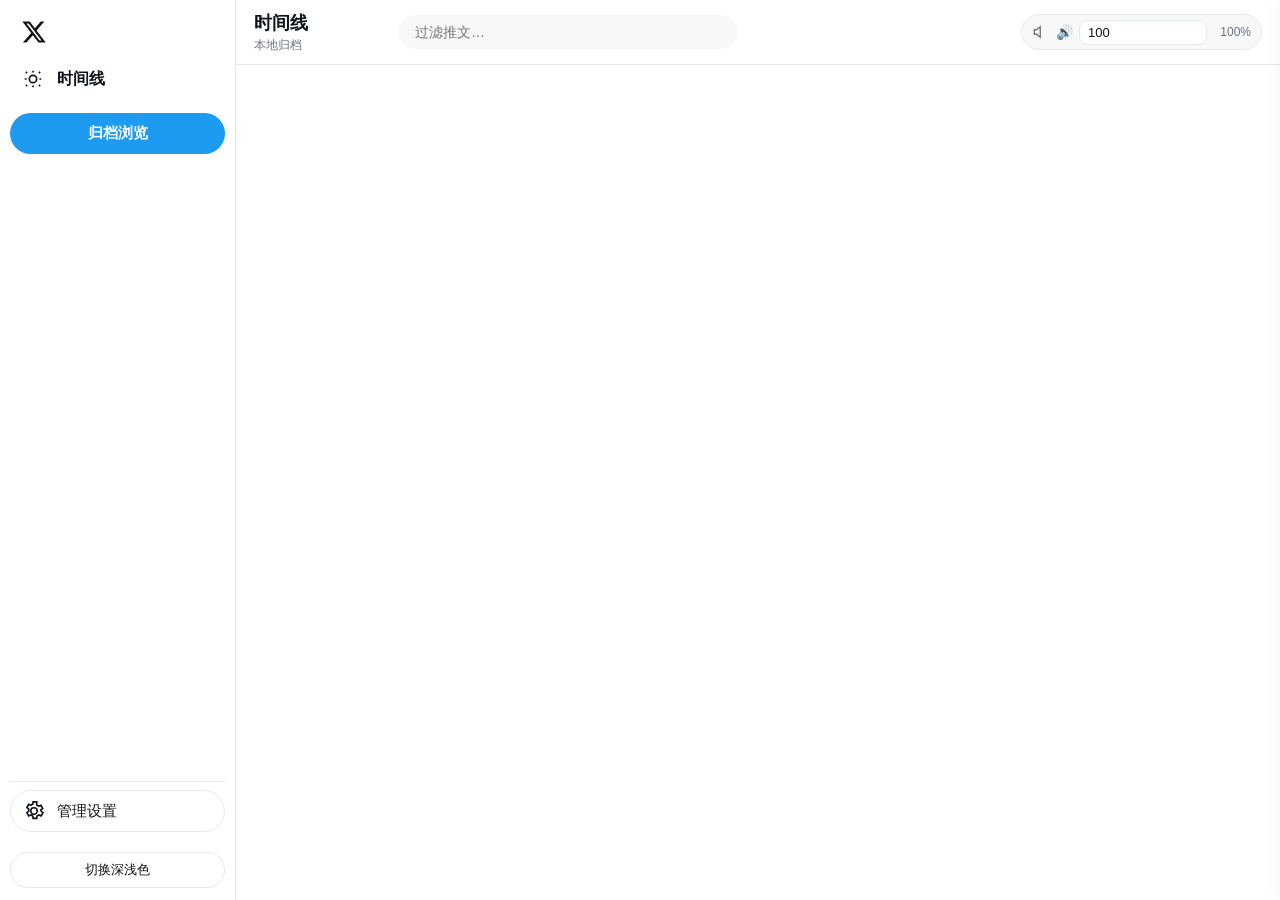
==== GalleryDL-X订阅/Reader/index.html @ 7ae5e997 "chore: import sanitized legacy X archive baseline" ====
<!doctype html>
<html lang="zh-CN" data-theme="light">
<head>
<meta charset="utf-8">
<meta name="viewport" content="width=device-width, initial-scale=1">
<title>X归档站 · 本地时间线</title>
<style>
:root{
  color-scheme:light;
  --bg:#ffffff;
  --panel:#f7f9f9;
  --line:#e6e9eb;
  --text:#0f1419;
  --dim:#68747f;
  --blue:#1d9bf0;
  --blue-bg:rgba(29,155,240,.10);
  --hover:#f0f3f4;
  --ic:#e8f5fe;
  --like:#f91880;--like-bg:rgba(249,24,128,.10);
  --rt:#00ba7c;--rt-bg:rgba(0,186,124,.10);
  --shadow:0 2px 12px rgba(15,20,25,.10);
}
[data-theme="dark"]{
  color-scheme:dark;
  --bg:#000000;
  --panel:#16181c;
  --line:#2f3336;
  --text:#e7e9ea;
  --dim:#71767b;
  --blue:#1d9bf0;
  --blue-bg:rgba(29,155,240,.14);
  --hover:#101418;
  --ic:rgba(29,155,240,.16);
  --shadow:0 2px 12px rgba(0,0,0,.45);
}
*{margin:0;padding:0;box-sizing:border-box}
html,body{height:100%}
body{background:var(--bg);color:var(--text);font:15px/1.45 -apple-system,BlinkMacSystemFont,"Segoe UI","Helvetica Neue","PingFang SC","Microsoft YaHei",sans-serif;-webkit-font-smoothing:antialiased;overflow-y:scroll}
a{color:inherit;text-decoration:none}
button{font-family:inherit}

/* ========== 布局：紧凑导航 + 自适应宽屏时间线 ========== */
.wrap{display:flex;min-height:100vh}
.nav{width:236px;flex:0 0 236px;padding:10px 10px 12px;border-right:1px solid var(--line);position:sticky;top:0;height:100vh;display:flex;flex-direction:column;gap:8px;overflow:hidden}
.nav-scroll{flex:1 1 auto;min-height:0;overflow-y:auto;overscroll-behavior:contain}
.nav-foot{flex:0 0 auto;display:flex;flex-direction:column;gap:8px;padding-top:8px;border-top:1px solid var(--line)}
.logo{display:inline-flex;padding:9px 11px;border-radius:999px;margin-bottom:4px}
.logo:hover{background:var(--ic)}
.logo svg{width:26px;height:26px;fill:var(--text)}
.nav-item{display:flex;align-items:center;gap:13px;padding:9px 12px;border-radius:999px;cursor:pointer;font-size:16px;font-weight:400;transition:background .12s;white-space:nowrap;min-width:0}
.nav-item:hover{background:var(--hover)}
.nav-item.active{font-weight:700}
.nav-item svg{width:22px;height:22px;fill:none;stroke:currentColor;stroke-width:1.8;flex-shrink:0}
.nav-item .ava{width:22px;height:22px;border-radius:50%;object-fit:cover;flex-shrink:0}
.nav-item .cnt{margin-left:auto;color:var(--dim);font-size:12px;font-variant-numeric:tabular-nums}
.nav .sel{margin-top:14px;background:var(--blue);color:#fff;text-align:center;padding:11px;border-radius:999px;font-weight:700;cursor:pointer;font-size:15px;border:none;width:100%}
.nav .sel:hover{filter:brightness(.94)}
.theme-btn{margin-top:12px;background:none;border:1px solid var(--line);color:var(--text);border-radius:999px;padding:8px 14px;font-size:13px;cursor:pointer;width:100%}
.theme-btn:hover{background:var(--hover)}

.feed{flex:1;min-width:0;display:flex;flex-direction:column}
.fwrap{width:100%;flex:1}
.fh{position:sticky;top:0;z-index:20;backdrop-filter:blur(14px);background:color-mix(in srgb,var(--bg) 84%,transparent);border-bottom:1px solid var(--line);padding:10px 18px;display:flex;align-items:center;gap:14px;flex-wrap:wrap}
.fh .tbox{min-width:130px}
.fh .t1{font-size:18px;font-weight:800;letter-spacing:.2px}
.fh .t2{color:var(--dim);font-size:12px;margin-top:1px}
.fh input{flex:0 1 340px;min-width:120px;max-width:340px;background:var(--panel);border:1px solid transparent;border-radius:999px;padding:8px 16px;font-size:14px;color:var(--text);outline:none;transition:border-color .12s,background .12s}
.fh input:focus{border-color:var(--blue);background:var(--bg)}
.fh .fspacer{flex:1 1 auto;min-width:0}

/* ========== 音量（保留原功能，仅视觉；宽屏靠右对齐） ========== */
.vol{display:flex;align-items:center;gap:6px;background:var(--panel);border:1px solid var(--line);border-radius:999px;padding:4px 10px;margin-left:auto}
.vol .mute{width:26px;height:26px;border-radius:999px;border:none;background:none;color:var(--dim);cursor:pointer;display:flex;align-items:center;justify-content:center}
.vol .mute:hover{color:var(--blue);background:var(--blue-bg)}
.vol .mute svg{width:18px;height:18px;fill:none;stroke:currentColor;stroke-width:1.8}
.vol .vol-ic{font-size:14px;opacity:.85}
.vol input[type=number]{width:54px;background:var(--bg);border:1px solid var(--line);border-radius:8px;padding:4px 4px 4px 8px;font-size:13px;color:var(--text);outline:none;text-align:left}
.vol input[type=number]:focus{border-color:var(--blue)}
.vol .pct{font-size:12px;color:var(--dim);min-width:38px;text-align:right;font-variant-numeric:tabular-nums}
.vol .boost{font-size:11px;font-weight:700;color:var(--blue);background:var(--blue-bg);border-radius:999px;padding:2px 8px;white-space:nowrap}

/* ========== 推文卡片（宽屏时间线） ========== */
.tweet{padding:14px 18px;border-bottom:1px solid var(--line);display:flex;gap:12px;cursor:pointer;transition:background .1s;min-width:0}
.tweet:hover{background:var(--hover)}
.avatar{width:44px;height:44px;border-radius:50%;flex-shrink:0;overflow:hidden;background:#334155;display:block}
.avatar img{width:100%;height:100%;object-fit:cover;display:block}
.body{flex:1;min-width:0}
.hr{display:flex;align-items:center;gap:5px;flex-wrap:wrap}
.hr a.nick{font-weight:700;color:var(--text)}.hr a.nick:hover{text-decoration:underline}
.hr a.h{color:var(--dim);font-size:14px}
.hr .tm{color:var(--dim);font-size:14px;white-space:nowrap}
.hr .more{margin-left:auto;color:var(--dim);padding:5px;border-radius:999px;display:flex}.hr .more:hover{color:var(--blue);background:var(--blue-bg)}
.hr .more svg{width:17px;height:17px;fill:none;stroke:currentColor;stroke-width:2;display:block}
.content{margin:3px 0 12px;white-space:pre-wrap;word-break:break-word;max-width:820px;font-size:15px;line-height:1.5}
.tag{color:var(--blue)}

/* 媒体：自适应宽屏 */
.media{margin-bottom:12px;border-radius:14px;overflow:hidden;border:1px solid var(--line);background:var(--panel);width:100%;max-width:min(100%,1280px)}
.media img{width:100%;height:100%;object-fit:cover;object-position:center;display:block;cursor:zoom-in}
.media video{width:100%;max-height:min(62vh,640px);display:block;background:#000;border-radius:14px}
.media.n1{display:block;border:none;background:none}
.media.n1 .box{max-height:min(52vh,560px);overflow:hidden;border-radius:14px;border:1px solid var(--line)}
.media.n1 .box img{height:100%;max-height:min(52vh,560px);width:100%;object-fit:cover}
.media.n2,.media.n4{display:grid;grid-template-columns:repeat(2,minmax(0,1fr));gap:2px}
.media.n2 .box,.media.n4 .box{aspect-ratio:1/1;overflow:hidden;background:var(--panel)}
.media.n3{display:grid;grid-template-columns:repeat(2,minmax(0,1fr));gap:2px}
.media.n3 .box{overflow:hidden;background:var(--panel)}
.media.n3 .box.s2{grid-row:span 2}
.media .box img{width:100%;height:100%}

.actions{display:flex;justify-content:space-between;align-items:center;width:100%;max-width:440px;margin-top:4px;min-width:0;gap:4px}
.act{display:inline-flex;align-items:center;gap:4px;color:var(--dim);font-size:13px;cursor:pointer;border:none;background:none;padding:0;min-width:0;flex-shrink:1}
.act .ic{width:30px;height:30px;border-radius:999px;display:flex;align-items:center;justify-content:center;transition:background .12s;flex-shrink:0}
.act svg{width:17px;height:17px;fill:none;stroke:currentColor;stroke-width:1.8;flex-shrink:0}
.act>span:last-child{white-space:nowrap;overflow:hidden;text-overflow:ellipsis}
.act:hover{color:var(--blue)}.act:hover .ic{background:var(--ic)}
.act.like:hover{color:var(--like)}.act.like:hover .ic{background:var(--like-bg)}
.act.rt:hover{color:var(--rt)}.act.rt:hover .ic{background:var(--rt-bg)}
.act.reply{cursor:pointer}
.act span:last-child{font-variant-numeric:tabular-nums}

/* ========== 悬浮骨架 ========== */
.skel{padding:16px;border-bottom:1px solid var(--line);display:flex;gap:12px}
.skel .a{width:44px;height:44px;border-radius:50%;background:var(--panel);flex-shrink:0}
.skel .ln{flex:1}
.skel .l{height:12px;border-radius:6px;background:var(--panel);margin-bottom:8px}
.skel .l60{width:60%}.skel .l40{width:40%}
.empty{text-align:center;padding:56px 20px;color:var(--dim);font-size:14px}

/* ========== 管理入口（位于左侧导航底部）与抽屉 ========== */
.nav-admin{display:flex;align-items:center;gap:12px;width:100%;padding:9px 12px;border-radius:999px;background:none;border:1px solid var(--line);color:var(--text);cursor:pointer;font-size:15px;font-weight:400;text-align:left}
.nav-admin:hover{background:var(--hover);border-color:var(--line)}
.nav-admin svg{width:22px;height:22px;fill:none;stroke:currentColor;stroke-width:1.8;flex-shrink:0}
.drawer-mask{position:fixed;inset:0;background:rgba(15,20,25,.42);z-index:60;display:none}
.drawer{position:fixed;top:0;right:0;height:100vh;width:min(420px,100vw);background:var(--bg);border-left:1px solid var(--line);z-index:70;transform:translateX(105%);transition:transform .22s ease;display:flex;flex-direction:column;box-shadow:-8px 0 28px rgba(15,20,25,.14)}
.drawer.open{transform:translateX(0)}
.drawer-head{display:flex;align-items:center;justify-content:space-between;padding:14px 18px;border-bottom:1px solid var(--line);flex-shrink:0}
.drawer-head .t{font-weight:800;font-size:18px}
.drawer-head .x{width:34px;height:34px;border-radius:999px;display:flex;align-items:center;justify-content:center;cursor:pointer;color:var(--dim);font-size:22px}
.drawer-head .x:hover{background:var(--hover);color:var(--text)}
.drawer-body{flex:1;overflow-y:auto;padding:0 0 20px}

.card{background:var(--panel);border-bottom:1px solid var(--line);margin:0;overflow:hidden}
.card h3{font-size:16px;font-weight:800;padding:14px 18px 0}
.about{color:var(--dim);font-size:13px;padding:12px 18px 16px;line-height:1.6}

.adm{padding:10px 18px 16px}
.adm label{display:block;font-size:12px;color:var(--dim);margin:12px 0 4px;font-weight:600}
.adm input,.adm select,.adm textarea{width:100%;background:var(--bg);border:1px solid var(--line);border-radius:10px;padding:8px 10px;color:var(--text);font-size:13px;font-family:inherit;outline:none}
.adm input:focus,.adm select:focus{border-color:var(--blue)}
.adm .row{display:flex;gap:8px}.adm .row>div{flex:1}
.adm .chk{display:flex;align-items:center;gap:8px;margin-top:11px;font-size:13px;color:var(--text)}
.adm .chk input{width:auto}
.adm button{width:100%;margin-top:12px;background:var(--blue);color:#fff;border:none;border-radius:999px;padding:9px;font-weight:700;font-size:14px;cursor:pointer}
.adm button:hover{filter:brightness(.94)}
.adm button.ghost{background:none;border:1px solid var(--line);color:var(--text);margin-top:8px}
.adm button.ghost:hover{border-color:var(--blue);color:var(--blue);filter:none}
.adm select option{background:var(--bg);color:var(--text)}
.adm .msg{font-size:12px;margin-top:8px;min-height:16px;line-height:1.4}
.adm .msg.ok{color:var(--rt)}.adm .msg.err{color:var(--like)}
.adm .hint{font-size:12px;color:var(--dim);margin-top:7px;line-height:1.5}

.subhead{display:flex;align-items:center;justify-content:space-between;padding:14px 18px 0}
.subhead h3{font-size:16px;font-weight:800;padding:0}
.batch-btn{background:none;border:1px solid var(--line);border-radius:999px;padding:4px 14px;font-size:12px;color:var(--text);cursor:pointer;white-space:nowrap}
.batch-btn:hover{border-color:var(--blue);color:var(--blue)}
.batch-btn:disabled{opacity:.45;cursor:default}
.batch-prog{font-size:12px;color:var(--dim);padding:8px 18px 0;display:none;line-height:1.6}
.batch-prog.on{display:block}
.batch-prog .row{display:flex;gap:12px;flex-wrap:wrap}
.batch-prog .stop{background:none;border:1px solid var(--line);border-radius:999px;padding:3px 12px;font-size:12px;color:var(--text);cursor:pointer;margin-top:6px}
.batch-prog .stop:hover{border-color:var(--like);color:var(--like)}
.batch-prog .flog{background:none;border:none;color:var(--blue);font-size:12px;cursor:pointer;padding:0}
.ver{font-size:11px;font-weight:400;color:var(--dim);background:var(--bg);border:1px solid var(--line);border-radius:999px;padding:1px 8px;margin-left:6px;vertical-align:2px;white-space:nowrap}

#subList{display:flex;flex-direction:column}
#subList .sub{width:100%}
.sub{display:flex;align-items:flex-start;gap:10px;padding:10px 18px;border-bottom:1px solid var(--line);background:var(--bg)}
.sub:last-child{border-bottom:none}
.sub .ava{width:38px;height:38px;border-radius:50%;object-fit:cover;flex-shrink:0;background:#334155}
.sub .info{flex:1;min-width:0}
.sub .top{display:flex;align-items:flex-start;gap:8px}
.sub .txt{flex:1;min-width:0}
.sub .r1{display:flex;align-items:center;gap:6px;min-width:0}
.sub .r1 .nick{font-weight:700;font-size:14px;overflow:hidden;text-overflow:ellipsis;white-space:nowrap}
.sub .r2{color:var(--dim);font-size:12px;margin-top:1px;overflow:hidden;text-overflow:ellipsis;white-space:nowrap}
.sub .freq-tag{flex-shrink:0;margin-top:1px}
.sub .ops{display:flex;gap:6px;flex-wrap:wrap;margin-top:7px;justify-content:flex-end}
.sub .op{background:none;border:1px solid var(--line);border-radius:999px;padding:4px 12px;font-size:12px;color:var(--text);cursor:pointer;white-space:nowrap}
.sub .op:hover{border-color:var(--blue);color:var(--blue)}
.sub .op:disabled{opacity:.45;cursor:default}
.sub .op.primary{background:var(--blue);border-color:var(--blue);color:#fff}
.sub .op.primary:hover{color:#fff;filter:brightness(.94)}
.sub.paused{opacity:.62}
.sub.paused .nick{color:var(--dim)}
.freq-tag{font-size:11px;padding:2px 8px;border-radius:999px;background:var(--blue-bg);color:var(--blue);white-space:nowrap}
.freq-tag.paused-tag{background:var(--panel);color:var(--dim);border:1px solid var(--line)}
.badge{font-size:11px;font-weight:700;padding:2px 8px;border-radius:999px;white-space:nowrap}
.badge.st-queued{color:var(--blue);background:var(--blue-bg)}
.badge.st-running{color:var(--blue);background:var(--blue-bg)}
.badge.st-failed{color:var(--like);background:var(--like-bg)}
.menu-wrap{position:relative}
.menu{position:absolute;right:0;top:calc(100% + 4px);background:var(--bg);border:1px solid var(--line);border-radius:12px;padding:4px;z-index:50;min-width:120px;box-shadow:var(--shadow)}
.menu.up{top:auto;bottom:calc(100% + 4px)}
#subCard{overflow:visible}
.menu button{display:block;width:100%;text-align:left;background:var(--bg);border:none;padding:8px 12px;font-size:13px;color:var(--text);cursor:pointer;border-radius:8px;white-space:nowrap}
.menu button:hover{background:var(--hover)}
.menu button.primary{color:var(--blue);font-weight:700}
.menu button.danger:hover{color:var(--like)}

/* ========== 任务日志弹层 ========== */
.joblog-mask{position:fixed;inset:0;background:rgba(15,20,25,.55);z-index:90;display:none;align-items:flex-start;justify-content:center;overflow-y:auto;padding:5vh 12px}
.joblog{background:var(--bg);border-radius:16px;width:100%;max-width:640px;margin:auto;overflow:hidden;box-shadow:var(--shadow)}
.joblog-head{display:flex;align-items:center;justify-content:space-between;padding:13px 18px;border-bottom:1px solid var(--line);font-weight:800}
.joblog-head .x{width:34px;height:34px;border-radius:999px;display:flex;align-items:center;justify-content:center;cursor:pointer;color:var(--dim);font-size:22px}
.joblog-head .x:hover{background:var(--hover)}
.joblog-body{padding:14px 18px}
.joblog-body pre{background:var(--panel);border-radius:10px;padding:12px;font-size:12px;white-space:pre-wrap;word-break:break-word;max-height:52vh;overflow-y:auto;line-height:1.5}

/* ========== 帖子详情 + 评论区（统一卡片） ========== */
.detail-mask{position:fixed;inset:0;background:rgba(15,20,25,.5);z-index:80;display:none;align-items:flex-start;justify-content:center;overflow-y:auto;padding:4vh 12px}
.detail{background:var(--bg);border-radius:16px;width:100%;max-width:640px;margin:auto;overflow:hidden;box-shadow:var(--shadow)}
.detail-head{display:flex;align-items:center;justify-content:space-between;padding:12px 18px;border-bottom:1px solid var(--line)}
.detail-head .ttl{font-weight:800;font-size:17px}
.detail-head .x{width:34px;height:34px;border-radius:999px;display:flex;align-items:center;justify-content:center;cursor:pointer;color:var(--dim);font-size:22px}
.detail-head .x:hover{background:var(--hover);color:var(--text)}
.detail-body{padding:0}
.dt-main{padding:16px 18px 8px}
.dt-author{display:flex;align-items:center;gap:10px;margin-bottom:12px}
.dt-author .nick{font-weight:800;font-size:16px}
.dt-author .h{color:var(--dim)}
.dt-content{white-space:pre-wrap;word-break:break-word;font-size:16px;line-height:1.55;margin-bottom:14px;max-width:640px}
.dt-meta{color:var(--dim);font-size:13px;border-top:1px solid var(--line);border-bottom:1px solid var(--line);padding:10px 0;margin:14px 0 0}
.comments{padding:16px 18px 20px;text-align:left;color:var(--text);border-top:1px solid var(--line);background:var(--bg)}
.comments .cmt-head{display:flex;align-items:center;justify-content:space-between;margin-bottom:10px}
.comments .cmt-head .t{font-weight:800;font-size:16px}
.comments .go{display:inline-block;margin-top:10px;background:var(--blue);color:#fff;padding:9px 18px;border-radius:999px;font-weight:700;font-size:13px}
.comments .upd{display:inline-block;margin-top:10px;margin-left:8px;background:none;border:1px solid var(--line);color:var(--text);padding:8px 16px;border-radius:999px;font-weight:700;font-size:13px;cursor:pointer}
.comments .upd:hover{border-color:var(--blue);color:var(--blue)}
.comments .upd:disabled{opacity:.5;cursor:default}
.cmt{display:flex;gap:10px;padding:12px 0;border-bottom:1px solid var(--line)}
.cmt:last-child{border-bottom:none}
.cmt .avatar{width:36px;height:36px;margin-top:2px}
.cmt .cbody{flex:1;min-width:0}
.cmt .chead{font-size:13px;color:var(--dim);display:flex;align-items:baseline;gap:5px;flex-wrap:wrap}
.cmt .chead b{color:var(--text);font-size:14px}
.cmt .ctext{white-space:pre-wrap;word-break:break-word;font-size:14px;line-height:1.5;margin-top:3px}
.cmt .children{margin-left:44px;border-left:2px solid var(--line);padding-left:10px}
.cmt .more-btn{background:none;border:1px solid var(--line);border-radius:999px;padding:7px 16px;color:var(--text);font-size:13px;cursor:pointer;margin-top:8px}
.cmt .more-btn:hover{border-color:var(--blue);color:var(--blue)}

/* ========== lightbox ========== */
.lb{position:fixed;inset:0;background:rgba(0,0,0,.94);display:none;align-items:center;justify-content:center;z-index:100}
.lb img{max-width:92vw;max-height:92vh;border-radius:8px}
.lb .x{position:absolute;top:18px;left:24px;color:#fff;font-size:30px;cursor:pointer;width:40px;height:40px;display:flex;align-items:center;justify-content:center;border-radius:999px}
.lb .x:hover{background:rgba(255,255,255,.12)}

/* ========== 响应式 ========== */
@media (max-width:960px){
  .nav{width:72px;flex:0 0 72px;padding:8px}
  .nav .logo{padding:10px 8px;margin:0 auto}
  .nav-item{justify-content:center;padding:11px 8px}
  .nav-item span,.nav-item .cnt{display:none}
  .nav .sel{font-size:0;padding:0;width:44px;height:44px;margin:14px auto 0;border-radius:999px;display:flex;align-items:center;justify-content:center;position:relative}
  .nav .sel::after{content:"X";font-size:19px;font-weight:800;line-height:1}
  .theme-btn{font-size:0;padding:10px;display:flex;align-items:center;justify-content:center;width:100%}
  .nav-admin{justify-content:center;padding:10px 8px}
  .nav-admin span{display:none}
  .fh{padding:10px 12px;gap:10px}
  .fh input{flex:1 1 auto;max-width:none}
  .tweet{padding:12px 14px;gap:10px}
  .tweet .content{padding:0}
  .actions{max-width:100%}
}
@media (max-width:620px){
  .nav{width:64px;flex:0 0 64px;padding:6px}
  .nav-item{padding:10px 6px}
  .fh .tbox{min-width:0}
  .vol input[type=number]{width:50px}
  .content{font-size:15px}
  .act .ic{width:24px;height:24px}
  .act{font-size:11px;gap:2px}
  .act>span:last-child{overflow:visible;text-overflow:clip}
  .actions{gap:2px}
}
</style>
</head>
<body>
<div class="wrap">
  <nav class="nav">
    <div class="nav-scroll">
      <div class="logo"><svg viewBox="0 0 24 24"><path d="M18.244 2.25h3.308l-7.227 8.26 8.502 11.24H16.17l-5.214-6.817L4.99 21.75H1.68l7.73-8.835L1.254 2.25H8.08l4.713 6.231zm-1.161 17.52h1.833L7.084 4.126H5.117z"/></svg></div>
      <div class="nav-item active" data-user=""><svg viewBox="0 0 24 24"><path d="M12 3v2m0 14v2M5 12H3m18 0h-2M5.6 5.6 4.2 4.2m15.6 15.6-1.4-1.4M18.4 5.6l1.4-1.4M4.2 19.8l1.4-1.4M8 12a4 4 0 1 1 8 0 4 4 0 0 1-8 0z"/></svg><span>时间线</span></div>
      <div id="navUsers"></div>
      <button class="sel">归档浏览</button>
    </div>
    <div class="nav-foot">
      <button class="nav-admin" id="adminBtn" title="管理设置" aria-label="管理设置"><svg viewBox="0 0 24 24" aria-hidden="true"><path d="M12 8.5A3.5 3.5 0 1 0 12 15.5 3.5 3.5 0 0 0 12 8.5zm7.5 3.5a7.3 7.3 0 0 0-.1-1.2l2.1-1.6-2-3.5-2.5 1a7.5 7.5 0 0 0-2-1.2L15 2h-4l-.3 2.5c-.7.2-1.4.6-2 1.2l-2.5-1-2 3.5L6.3 9.8a7.5 7.5 0 0 0 0 2.4L4.2 13.8l2 3.5 2.5-1c.6.6 1.3 1 2 1.2L11 20h4l.3-2.5c.7-.2 1.4-.6 2-1.2l2.5 1 2-3.5-2.1-1.6c.06-.4.1-.8.1-1.2z"/></svg><span>管理设置</span></button>
      <button class="theme-btn" id="themeBtn">切换深浅色</button>
    </div>
  </nav>

  <main class="feed">
    <div class="fwrap">
      <div class="fh">
        <div class="tbox"><div class="t1" id="t1">时间线</div><div class="t2" id="t2">本地归档</div></div>
        <input id="q" placeholder="过滤推文…" autocomplete="off">
        <div class="vol">
          <button class="mute" id="muteBtn" title="静音/取消静音"><svg id="muteIc" viewBox="0 0 24 24"><path d="M11 5 6 9H3v6h3l5 4V5z"/><path id="muteX" d="M23 9l-6 6M17 9l6 6" style="display:none"/></svg></button>
          <span class="vol-ic">🔊</span>
          <input type="number" id="volNum" min="0" max="150" step="1" value="100" title="输入0-150，回车或点别处应用">
          <span class="boost" id="volBoost" style="display:none" title="101%-150% 经音频增益放大">增强</span>
          <span class="pct" id="volPct">100%</span>
        </div>
      </div>
      <div id="feed"></div>
    </div>
  </main>
</div>

<div class="drawer-mask" id="mask"></div>
<aside class="drawer" id="drawer">
  <div class="drawer-head"><span class="t">管理设置</span><span class="x" id="drawerClose">×</span></div>
  <div class="drawer-body">
    <div class="card">
      <h3>添加订阅</h3>
      <div class="adm">
        <label>X 博主链接</label>
        <input id="newUrl" placeholder="https://x.com/用户名">
        <div class="msg" id="parseMsg"></div>
        <label>更新频率</label>
        <select id="newFreq">
          <option value="daily">每日</option>
          <option value="weekly" selected>每周</option>
          <option value="monthly">每月</option>
          <option value="custom">自定义（天）</option>
        </select>
        <div id="customDaysWrap" style="display:none">
          <label>自定义间隔天数</label>
          <input id="newDays" type="number" min="2" max="365" value="7">
        </div>
        <label>更新时间窗口（起 / 止 时，窗口内随机）</label>
        <div class="row"><div><select id="newWs"></select></div><div><select id="newWe"></select></div></div>
        <label>首次抓取条数上限（0 表示不限）</label>
        <input id="newRange" type="number" min="0" value="1500">
        <div class="chk"><input id="newVideos" type="checkbox" checked><span>保存视频</span></div>
        <div class="chk"><input id="newMeta" type="checkbox" checked><span>保存推文文字与元数据（JSON）</span></div>
        <div class="hint">图片由 gallery-dl 始终归档（该引擎不提供单独关闭图片）。</div>
        <button id="addBtn">添加订阅</button>
        <button id="cancelBtn" class="ghost" style="display:none">取消编辑</button>
      </div>
    </div>
    <div class="card" id="subCard">
      <div class="subhead"><h3>订阅列表</h3><button class="batch-btn" id="batchBtn">全部更新</button></div>
      <div class="batch-prog" id="batchProg"></div>
      <div id="subList"></div>
    </div>
    <div class="card"><h3>归档说明<span class="ver" id="verTag"></span></h3><div class="about">媒体与推文全文成对落盘，纯文字推文不在归档范围。修改订阅后由调度器在下一周期生效。</div></div>
  </div>
</aside>

<div class="detail-mask" id="detailMask">
  <div class="detail" id="detail"></div>
</div>

<div class="lb" id="lb"><div class="x" id="lbX">×</div><img id="lbImg" alt=""></div>

<div class="joblog-mask" id="jobMask">
  <div class="joblog">
    <div class="joblog-head"><span id="jobTitle">执行日志</span><span class="x" id="jobX">×</span></div>
    <div class="joblog-body"><pre id="jobLog">加载中…</pre></div>
  </div>
</div>
<script>

const S={user:"",offset:0,size:20,total:Infinity,loading:false,users:[],token:localStorage.getItem("ar-token")||"xarchive"};
const $=s=>document.querySelector(s);
const esc=s=>String(s).replace(/[&<>"']/g,c=>({"&":"&amp;","<":"&lt;",">":"&gt;",'"':"&quot;","'":"&#39;"}[c]));
const fmt=d=>{if(!d)return"";const p=d.split(" "),day=p[0],t=p[1]||"00:00:00";const dt=new Date(day.replace(/-/g,"/")+" "+t);const s=Math.floor((Date.now()-dt)/1000);if(s<60)return"刚刚";if(s<3600)return Math.floor(s/60)+"分钟";if(s<86400)return Math.floor(s/3600)+"小时";if(s<7*86400)return Math.floor(s/86400)+"天";return day.slice(2)};
const num=n=>n>=10000?(n/10000).toFixed(1).replace(/\.0$/,"")+"万":(n||0).toString();
const rich=t=>esc(t).replace(/#([^\s#]+)/g,'<span class="tag">#$1</span>');
const byUser=u=>S.users.find(x=>x.user===u)||{};
function ava(u,sz){return `<a class="avatar" style="width:${sz}px;height:${sz}px" href="https://x.com/${esc(u)}" target="_blank" rel="noopener"><img src="/avatar/${esc(u)}" alt=""></a>`}
function avaNav(u){return `<img class="ava" src="/avatar/${esc(u)}" alt="">`}
function avaSub(u){return `<img class="ava" src="/avatar/${esc(u)}" alt="">`}

const I={
 reply:'<svg viewBox="0 0 24 24"><path d="M1.75 3h20.5c.414 0 .75.336.75.75v11.5a.75.75 0 0 1-.75.75H8.5l-4.2 3.6a.5.5 0 0 1-.82-.39V16H1.75a.75.75 0 0 1-.75-.75V3.75A.75.75 0 0 1 1.75 3z"/></svg>',
 rt:'<svg viewBox="0 0 24 24"><path d="M4.5 3.88l4.432 4.14-1.364 1.46L5.5 7.55V16c0 1.1.9 2 2 2h11v2h-11a4 4 0 0 1-4-4V7.55L1.432 9.48.068 8.02 4.5 3.88zM19.5 20.12l-4.432-4.14 1.364-1.46 2.068 1.93V8c0-1.1-.9-2-2-2h-11V4h11a4 4 0 0 1 4 4v8.45l2.068-1.93 1.364 1.46-4.432 4.14z"/></svg>',
 like:'<svg viewBox="0 0 24 24"><path d="M12 21s-8.5-5.1-8.5-11C3.5 6.7 5.9 4 9 4c1.7 0 3 .9 3 2 0-1.1 1.3-2 3-2 3.1 0 5.5 2.7 5.5 6 0 5.9-8.5 11-8.5 11z"/></svg>',
 view:'<svg viewBox="0 0 24 24"><path d="M8.75 21V3h2v18h-2zM3.75 21h3V10.7h-3V21zm12.5 0h3V7.6h-3V21z"/></svg>',
 share:'<svg viewBox="0 0 24 24"><path d="M12 2.59l5.7 5.7-1.41 1.42L13 6.41V16h-2V6.41l-3.3 3.3-1.41-1.42L12 2.59zM21 15l-.02 3.51c0 1.38-1.12 2.49-2.5 2.49H5.5C4.14 21 3 19.88 3 18.5V15h2v3.5c0 .28.22.5.5.5h12.98c.28 0 .5-.22.5-.5L19 15h2z"/></svg>',
 more:'<svg viewBox="0 0 24 24"><circle cx="5" cy="12" r="1.8"/><circle cx="12" cy="12" r="1.8"/><circle cx="19" cy="12" r="1.8"/></svg>'
};
function act(cls,ic,n){return `<div class="act ${cls}"><span class="ic">${ic}</span><span>${num(n)}</span></div>`}

function mediaHtml(ms){
  if(!ms.length)return"";
  const imgs=ms.filter(m=>m.type==="image"),vids=ms.filter(m=>m.type==="video");
  let o="";
  if(imgs.length){
    const c=imgs.length>=4?"n4":imgs.length===3?"n3":imgs.length===2?"n2":"n1";
    const boxes=imgs.map((m,i)=>`<div class="box${imgs.length===3&&i===0?" s2":""}"><img loading="lazy" src="${esc(m.url)}" data-full="${esc(m.url)}" alt=""></div>`);
    o+=`<div class="media ${c}">${boxes.join("")}</div>`;
  }
  vids.forEach(m=>{o+=`<video class="media" controls preload="metadata" src="${esc(m.url)}"></video>`});
  return o;
}

function card(t){
  const u=byUser(t.user);
  const mm=t.media.map(m=>({...m,url:`/media/${t.user}/${m.file}`}));
  return `<article class="tweet" data-tid="${esc(t.tweet_id)}" data-user="${esc(t.user)}">
    ${ava(t.user,44)}
    <div class="body">
      <div class="hr">
        <a class="nick" href="https://x.com/${esc(t.user)}" target="_blank" rel="noopener">${esc(u.nick||t.user)}</a>
        <a class="h" href="https://x.com/${esc(t.user)}" target="_blank" rel="noopener">@${esc(t.user)}</a>
        <span class="tm">· ${fmt(t.date)}</span>
        <span class="more">${I.more}</span>
      </div>
      <div class="content">${rich(t.content)}</div>
      ${mediaHtml(mm)}
      <div class="actions">
        ${act("reply",I.reply,t.reply)}${act("rt",I.rt,t.rt)}${act("like",I.like,t.like)}${act("",I.view,t.view)}${act("",I.share,0)}
      </div>
    </div>
  </article>`;
}

function renderUsers(){
  $("#navUsers").innerHTML=S.users.map(u=>`<div class="nav-item ${S.user===u.user?"active":""}" data-user="${esc(u.user)}">${avaNav(u.user)}<span>${esc(u.nick||u.name)}</span><span class="cnt">${u.tweets}</span></div>`).join("");
  document.querySelectorAll(".nav-item[data-user]").forEach(el=>{el.onclick=()=>select(el.dataset.user)});
}
function select(name){
  S.user=name;S.offset=0;S.total=Infinity;$("#feed").innerHTML="";
  const u=byUser(name);
  $("#t1").textContent=name?(u.nick||name):"时间线";
  $("#t2").textContent=name?`@${name} · ${u.tweets} 条推文`:`${S.users.length} 位博主 · ${S.users.reduce((a,b)=>a+b.tweets,0)} 条归档`;
  renderUsers();load(true);
}
function load(first){
  if(S.loading||S.offset>=S.total)return;
  S.loading=true;if(first)skel();
  const q=new URLSearchParams({offset:S.offset,limit:S.size});if(S.user)q.set("user",S.user);
  fetch("/api/tweets?"+q).then(r=>r.json()).then(d=>{
    S.total=d.total;if(first)$("#feed").innerHTML="";
    $("#feed").insertAdjacentHTML("beforeend",d.tweets.map(card).join(""));
    S.offset+=d.tweets.length;S.loading=false;applyVol();
    if(!d.tweets.length||S.offset>=S.total)$("#feed").insertAdjacentHTML("beforeend",`<div class="empty">已到末尾 · 共 ${d.total} 条</div>`);
  }).catch(()=>{S.loading=false;if(first)$("#feed").innerHTML='<div class="empty">加载失败</div>'});
}
function skel(){$("#feed").innerHTML=[0,1,2].map(()=>`<div class="skel"><div class="a"></div><div class="ln"><div class="l l60"></div><div class="l"></div><div class="l l40"></div></div></div>`).join("")}

/* 音量控制：0%-150%。100%=原始音量；>100% 经 Web Audio GainNode 放大 + 压缩器防削波 */
let VOL=parseFloat(localStorage.getItem("ar-vol"));if(isNaN(VOL))VOL=100;else if(VOL>0&&VOL<=1.5)VOL=Math.round(VOL*100);VOL=Math.min(150,Math.max(0,VOL));
let MUTED=localStorage.getItem("ar-muted")==="1";
let AC=null;const CHAINS=new WeakMap();let VOL_FB=false;
function volGain(p){return p/100}
function volLabel(p,m){return (m?0:Math.round(p))+"%"}
function ac(){try{const C=window.AudioContext||window.webkitAudioContext;if(!C)return null;if(!AC)AC=new C();if(AC.state==="suspended")AC.resume().catch(()=>{});return AC}catch(e){return null}}
function setGain(c,g){try{if(c.gain.gain.setTargetAtTime)c.gain.gain.setTargetAtTime(g,c.ctx.currentTime,0.02);else c.gain.gain.value=g}catch(e){c.gain.gain.value=g}}
function chainFor(v){let c=CHAINS.get(v);if(c)return c;const ctx=ac();if(!ctx)return null;try{const src=ctx.createMediaElementSource(v);const gain=ctx.createGain();gain.gain.value=1;const comp=ctx.createDynamicsCompressor();comp.threshold.value=-18;comp.knee.value=20;comp.ratio.value=6;comp.attack.value=0.003;comp.release.value=0.25;src.connect(gain);gain.connect(comp);comp.connect(ctx.destination);c={ctx:ctx,gain:gain,ok:true};CHAINS.set(v,c);return c}catch(e){c={ctx:ctx,ok:false};CHAINS.set(v,c);return c}}
function applyVol(){VOL_FB=false;document.querySelectorAll("video").forEach(v=>{v.muted=MUTED;const p=MUTED?0:VOL;let c=CHAINS.get(v);if(p>100){if(!c)c=chainFor(v);if(c&&c.ok){v.volume=1;setGain(c,volGain(p))}else{v.volume=1;VOL_FB=true}}else{if(c&&c.ok){v.volume=1;setGain(c,volGain(p))}else{v.volume=volGain(p)}}})}
function volUI(){const n=$("#volNum");if(n)n.value=Math.round(VOL);$("#volPct").textContent=volLabel(VOL,MUTED);$("#muteX").style.display=MUTED?"":"none";const b=$("#volBoost");b.style.display=(VOL>100&&!MUTED)?"":"none";if(VOL_FB){b.textContent="普通";b.title="该视频不支持音频增益，已回退普通音量"}else{b.textContent="增强";b.title="101%-150% 经音频增益放大"}}
function commitVol(){const n=$("#volNum");let v=n?parseFloat(n.value):NaN;if(isNaN(v))v=VOL;VOL=Math.min(150,Math.max(0,Math.round(v)));MUTED=false;try{localStorage.setItem("ar-vol",VOL);localStorage.setItem("ar-muted","0")}catch(e){}applyVol();volUI()}
$("#volNum").addEventListener("change",commitVol);
$("#volNum").addEventListener("keydown",e=>{if(e.key==="Enter"){commitVol();e.target.blur()}});
$("#muteBtn").onclick=()=>{MUTED=!MUTED;try{localStorage.setItem("ar-muted",MUTED?"1":"0")}catch(e){}applyVol();volUI()};
document.addEventListener("pointerdown",()=>{if(AC&&AC.state==="suspended")AC.resume().catch(()=>{})});
document.addEventListener("play",()=>{if(AC&&AC.state==="suspended")AC.resume().catch(()=>{})},true);
try{volUI()}catch(e){if(window.console)console.error("vol init:",e)}

/* 帖子详情 */
function openDetail(tid){
  window._DT_TID=tid;
  fetch("/api/tweet/"+tid).then(r=>r.json()).then(d=>{
    if(!d||d.error)return;
    const u=byUser(d.user);
    const mm=(d.media||[]).map(m=>({...m,url:`/media/${d.user}/${m.file}`}));
    const meta=[`${fmt(d.date)} · ${d.lang||""}`,`${d.favorite_count||0} 喜欢 · ${d.retweet_count||0} 转发 · ${d.reply_count||0} 回复 · ${d.view_count||0} 浏览`].join(" · ");
    $("#detail").innerHTML=`
      <div class="detail-head"><span style="font-weight:800">帖子详情</span><span class="x" id="dtClose">×</span></div>
      <div class="detail-body">
        <div class="dt-author">
          <a class="avatar" style="width:44px;height:44px" href="https://x.com/${esc(d.user)}" target="_blank" rel="noopener"><img src="/avatar/${esc(d.user)}" alt=""></a>
          <div><div class="nick">${esc(u.nick||d.user)}</div><div class="h">@${esc(d.user)}</div></div>
        </div>
        <div class="dt-content">${rich(d.content||"")}</div>
        ${mediaHtml(mm)}
        <div class="dt-meta">${meta}</div>
        <div class="comments" id="cmtBox"></div>
      </div>`;
    $("#detailMask").style.display="flex";applyVol();
    renderComments(d);
  });
}
$("#detailMask").onclick=e=>{if(e.target.id==="detailMask")$("#detailMask").style.display="none"};

/* 评论区 */
let CMT_SHOWN=20, CMT_TIMER=null;
function cmtItem(c){
  return `<div class="cmt">
    <img class="avatar" style="width:36px;height:36px" src="/avatar/${esc(c.author_name||"x")}" alt="">
    <div class="cbody">
      <div class="chead"><b>${esc(c.nick||c.author_name||"")}</b> @${esc(c.author_name||"")} · ${fmt(c.date)}</div>
      <div class="ctext">${rich(c.content||"")}</div>
    </div>
  </div>`;
}
function renderComments(d){
  const box=$("#cmtBox");if(!box)return;
  const tid=d.tweet_id||d.id;
  const c=d.comments||{status:"none",count:0,items:[]};
  const xurl=`https://x.com/${esc(d.user)}/status/${esc(tid)}`;
  const updBtn=`<button class="upd" data-cact="update" data-tid="${esc(tid)}">更新评论</button>`;
  const goBtn=`<a class="go" href="${xurl}" target="_blank" rel="noopener">在 X 查看评论</a>`;
  window._DT=d;
  const items=c.items||[];
  if(c.status==="failed"){
    box.innerHTML=`<div>评论抓取失败${c.error?`：${esc(c.error)}`:""}</div>${updBtn}${goBtn}`;return;
  }
  if(c.status==="none"){
    box.innerHTML=`<div>尚未抓取本地评论</div>${updBtn}${goBtn}`;return;
  }
  if(c.status==="queued"||c.status==="running"){
    box.innerHTML=`<div>正在抓取评论…</div>${goBtn}`;return;
  }
  if(!items.length){
    box.innerHTML=`<div>抓取完成，该帖暂无可归档评论</div>${updBtn}${goBtn}`;return;
  }
  const kids={};
  items.forEach(x=>{(kids[x.parent_id]=kids[x.parent_id]||[]).push(x)});
  const tops=kids[String(tid)]||[];
  const orphans=items.filter(x=>String(x.parent_id)!==String(tid)&&!items.some(y=>String(y.id)===String(x.parent_id)));
  const showMore=tops.length>CMT_SHOWN;
  const html=tops.slice(0,CMT_SHOWN).map(t=>{
    const ch=(kids[String(t.id)]||[]).map(cmtItem).join("");
    return cmtItem(t)+(ch?`<div class="children">${ch}</div>`:"");
  }).join("")+(orphans.length?orphans.map(cmtItem).join(""):"")+(showMore?`<button class="more-btn" data-cact="more">加载更多（${tops.length-CMT_SHOWN}）</button>`:"");
  const note=(d.reply_count||0)>items.length?`<div style="font-size:12px;margin-bottom:8px">本地评论归档不完整（原帖约 ${d.reply_count} 条回复，已归档 ${items.length} 条）</div>`:"";
  box.innerHTML=`<div style="text-align:left;font-weight:800;margin-bottom:6px">评论 · ${items.length}</div>${note}${html}${updBtn}${goBtn}`;
}
document.addEventListener("click",e=>{
  const b=e.target.closest("[data-cact]");
  if(!b)return;
  if(b.dataset.cact==="more"){CMT_SHOWN+=20;if(window._DT)renderComments(window._DT);return}
  if(b.dataset.cact==="update"){
    b.disabled=true;
    post(`/api/admin/comments/${b.dataset.tid}/run`,{}).then(r=>r.json()).then(j=>{
      if(j&&j.job_id)pollCmtJob(j.job_id);
      else b.disabled=false;
    }).catch(()=>{b.disabled=false});
  }
});
function pollCmtJob(jid){
  if(CMT_TIMER)clearInterval(CMT_TIMER);
  CMT_TIMER=setInterval(async()=>{
    try{
      const r=await fetch(`/api/admin/jobs/${jid}`);
      const j=(await r.json()).job;
      if(!j||j.status==="queued"||j.status==="running")return;
      clearInterval(CMT_TIMER);CMT_TIMER=null;
      if(window._DT_TID)openDetail(window._DT_TID);
    }catch(e){}
  },4000);
}

/* 事件委托 */
document.addEventListener("click",e=>{
  const img=e.target.closest(".media img");
  if(img&&img.dataset.full){$("#lbImg").src=img.dataset.full;$("#lb").style.display="flex";return}
  if(e.target.closest("#dtClose")){$("#detailMask").style.display="none";return}
  const tw=e.target.closest(".tweet");
  if(tw){
    if(e.target.closest(".content")||e.target.closest(".act.reply")){
      openDetail(tw.dataset.tid);
    }
  }
});
$("#lbX").onclick=()=>$("#lb").style.display="none";
$("#lb").onclick=e=>{if(e.target.id==="lb")$("#lb").style.display="none"};
document.addEventListener("keydown",e=>{if(e.key==="Escape"){$("#lb").style.display="none";$("#detailMask").style.display="none";$("#jobMask").style.display="none";closeDrawer()}});

$("#q").addEventListener("input",e=>{
  const kw=e.target.value.trim().toLowerCase();
  document.querySelectorAll(".tweet").forEach(el=>el.style.display=el.textContent.toLowerCase().includes(kw)?"":"none");
});

window.addEventListener("scroll",()=>{if(innerHeight+scrollY>document.body.offsetHeight-800)load()});

function applyTheme(){const s=localStorage.getItem("ar-theme");const sys=matchMedia("(prefers-color-scheme: dark)").matches?"dark":"light";document.documentElement.dataset.theme=s||sys}
$("#themeBtn").onclick=()=>{localStorage.setItem("ar-theme",document.documentElement.dataset.theme==="dark"?"light":"dark");applyTheme()};
applyTheme();

function openDrawer(){$("#drawer").classList.add("open");$("#mask").style.display="block"}
function closeDrawer(){$("#drawer").classList.remove("open");$("#mask").style.display="none"}
$("#adminBtn").onclick=openDrawer;
$("#drawerClose").onclick=closeDrawer;
$("#mask").onclick=closeDrawer;

/* 订阅管理 */
const FREQ_LABEL={daily:"每日",weekly:"每周",monthly:"每月",custom:"自定义"};
function fillSel(sel,min,max,val){sel.innerHTML="";for(let i=min;i<=max;i++){const o=document.createElement("option");o.value=i;o.textContent=i;sel.appendChild(o)}sel.value=val}
function post(url,body,method){return fetch(url,{method:method||"POST",headers:{"Content-Type":"application/json","X-Admin-Token":S.token},body:JSON.stringify(body||{})})}
function setMsg(t,c){$("#parseMsg").textContent=t;$("#parseMsg").className="msg "+(c||"ok")}
fillSel($("#newWs"),0,23,9);fillSel($("#newWe"),1,24,20);
$("#newFreq").onchange=()=>{$("#customDaysWrap").style.display=$("#newFreq").value==="custom"?"block":"none"};
$("#newUrl").addEventListener("input",e=>{
  const m=e.target.value.match(/x\.com\/([A-Za-z0-9_]+)/);
  if(m){setMsg("识别到博主 @"+m[1],"ok")}else if(e.target.value){setMsg("未识别到有效 X 链接","err")}else{setMsg("")}
});
let EDIT_ID=null;
function scrollToForm(){const b=document.querySelector("#drawer .drawer-body");if(b)b.scrollTo({top:0,behavior:"smooth"});const u=$("#newUrl");if(u)u.focus({preventScroll:true})}
function startEdit(s){
  if(!s){setMsg("订阅不存在，请刷新列表重试","err");return}
  EDIT_ID=s.id;fillForm(s);
  $("#addBtn").textContent="保存修改";
  $("#cancelBtn").style.display="";
  setMsg("正在编辑 @"+s.user+"，改完点保存修改","ok");
  scrollToForm();
}
$("#addBtn").onclick=async()=>{
  const btn=$("#addBtn");
  if(btn.disabled)return;
  setMsg("");
  const url=$("#newUrl").value.trim();
  if(EDIT_ID&&!url){setMsg("链接不能为空，取消编辑请点取消","err");return}
  if(!EDIT_ID&&!url){setMsg("请先填写 X 博主链接","err");return}
  const body={url,frequency:$("#newFreq").value,custom_days:+$("#newDays").value||7,window_start:+$("#newWs").value,window_end:+$("#newWe").value,first_range:+$("#newRange").value||0,save_videos:$("#newVideos").checked,save_metadata:$("#newMeta").checked};
  btn.disabled=true;
  try{
    let r,j;
    if(EDIT_ID){
      r=await post(`/api/admin/subscriptions/${EDIT_ID}`,body,"PUT");
      j=await r.json().catch(()=>({}));
      if(r.ok){setMsg("已保存 @"+(j.sub||{}).user,"ok");resetForm();loadSubs()}
      else setMsg(j.error||"保存失败","err");
    }else{
      r=await post("/api/admin/subscriptions",body);
      j=await r.json().catch(()=>({}));
      if(r.ok){
        setMsg("已添加 @"+j.sub.user+"，首次抓取已提交，正在下载…","ok");
        $("#newUrl").value="";resetForm();loadSubs();
        if(j.job_id)pollJob(j.job_id);
      }
      else setMsg(j.error||"添加失败","err");
    }
  }catch(e){setMsg("网络错误","err")}
  btn.disabled=false;
};
$("#cancelBtn").onclick=()=>{resetForm();setMsg("已取消编辑","ok")};
function fillForm(s){
  $("#newUrl").value=s.url||"";
  $("#newFreq").value=s.frequency||"weekly";
  $("#customDaysWrap").style.display=$("#newFreq").value==="custom"?"block":"none";
  $("#newDays").value=s.custom_days??7;
  fillSel($("#newWs"),0,23,s.window_start??9);
  fillSel($("#newWe"),1,24,s.window_end??20);
  $("#newRange").value=s.first_range??1500;
  $("#newVideos").checked=s.save_videos!==false;
  $("#newMeta").checked=s.save_metadata!==false;
}
function resetForm(){$("#newUrl").value="";$("#newFreq").value="weekly";$("#customDaysWrap").style.display="none";$("#newDays").value=7;fillSel($("#newWs"),0,23,9);fillSel($("#newWe"),1,24,20);$("#newRange").value=1500;$("#newVideos").checked=true;$("#newMeta").checked=true;$("#addBtn").textContent="添加订阅";$("#cancelBtn").style.display="none";EDIT_ID=null}
function fmtTs(ts){if(!ts)return"未知";const d=new Date(ts*1000);const p=n=>String(n).padStart(2,"0");return `${d.getFullYear()}-${p(d.getMonth()+1)}-${p(d.getDate())} ${p(d.getHours())}:${p(d.getMinutes())}`}
function jobText(j){
  if(!j)return{cls:"",txt:"尚未更新"};
  if(j.status==="queued")return{cls:"st-queued",txt:"等待中"};
  if(j.status==="running")return{cls:"st-running",txt:"正在更新…"};
  if(j.status==="failed")return{cls:"st-failed",txt:"更新失败"+(j.error?`：${j.error}`:"")};
  if((j.new_media||0)+(j.new_json||0)>0)return{cls:"st-done",txt:`更新完成 · 新增媒体 ${j.new_media||0} / 元数据 ${j.new_json||0}`};
  return{cls:"st-nonew",txt:"暂无新内容"};
}
let POLL_TIMER=null;
function stopPoll(){if(POLL_TIMER){clearInterval(POLL_TIMER);POLL_TIMER=null}}
function pollJob(jid){
  stopPoll();
  POLL_TIMER=setInterval(async()=>{
    try{
      const r=await fetch(`/api/admin/jobs/${jid}`);
      const d=await r.json();
      const j=d.job;
      if(!j||j.status==="queued"||j.status==="running"){loadSubs(true);return}
      stopPoll();loadSubs();
      if(j.status==="failed")setMsg("下载失败："+(j.error||("退出码 "+j.exit_code))+"，可在订阅菜单日志中查看详情","err");
      else setMsg(`下载完成 · 新增媒体 ${j.new_media||0} / 元数据 ${j.new_json||0}`,"ok");
      fetch("/api/users").then(r=>r.json()).then(us=>{S.users=us;renderUsers();S.offset=0;S.total=Infinity;$("#feed").innerHTML="";load(true)});
    }catch(e){}
  },3000);
}
function openJobLog(jid,user){
  $("#jobTitle").textContent=`@${user} 执行日志`;
  $("#jobLog").textContent="加载中…";
  $("#jobMask").style.display="flex";
  fetch(`/api/admin/jobs/${jid}`).then(r=>r.json()).then(d=>{
    $("#jobLog").textContent=(d.job&&(d.job.log_tail||"(暂无日志输出)"))||"任务不存在";
  }).catch(()=>{$("#jobLog").textContent="加载失败"});
}
$("#jobX").onclick=()=>$("#jobMask").style.display="none";
$("#jobMask").onclick=e=>{if(e.target.id==="jobMask")$("#jobMask").style.display="none"};
function loadSubs(){
  fetch("/api/admin/state").then(r=>r.json()).then(d=>{
    const subs=d.subscriptions||[];
    $("#subList").innerHTML=subs.map(s=>{
      const lbl=FREQ_LABEL[s.frequency]||"自定义";
      const days=s.frequency==="custom"?` ${s.custom_days}天`:"";
      const jt=jobText(s.job);
      const busy=s.job&&(s.job.status==="queued"||s.job.status==="running");
      const badge=(s.job&&(s.job.status==="queued"||s.job.status==="running"||s.job.status==="failed"))?`<span class="badge ${jt.cls}">${esc(jt.txt.split("：")[0])}</span>`:"";
      return `<div class="sub ${s.enabled?"":"paused"}" data-id="${esc(s.id)}">
        <a href="https://x.com/${esc(s.user)}" target="_blank" rel="noopener"><img class="ava" src="/avatar/${esc(s.user)}" alt=""></a>
        <div class="info">
          <div class="top">
            <div class="txt">
              <div class="r1"><span class="nick">${esc(s.nick||s.user)}</span>${badge}</div>
              <div class="r2"><a href="https://x.com/${esc(s.user)}" target="_blank" rel="noopener" style="color:inherit">@${esc(s.user)}</a></div>
            </div>
            <span class="freq-tag">${lbl}${days}</span>${s.enabled?"":`<span class="freq-tag paused-tag">已暂停</span>`}
          </div>
          <div class="ops">
            <button class="op run" data-id="${esc(s.id)}"${busy?" disabled":""}>${busy?"更新中…":"立即更新"}</button>
            <div class="menu-wrap">
              <button class="op" data-menu="${esc(s.id)}">···</button>
              <div class="menu" hidden>
                <button data-op="edit" data-id="${esc(s.id)}">编辑</button>
                <button data-op="pause" data-id="${esc(s.id)}" class="${s.enabled?"":"primary"}">${s.enabled?"暂停":"恢复"}</button>
                ${s.job?`<button data-op="log" data-id="${esc(s.job.job_id)}" data-user="${esc(s.user)}">日志</button>`:""}
                <button data-op="del" data-id="${esc(s.id)}" class="danger">删除</button>
              </div>
            </div>
          </div>
        </div>
      </div>`;
    }).join("")||`<div class="about">暂无订阅，在上方添加。</div>`;
    document.querySelectorAll("#subList [data-menu]").forEach(b=>{
      b.onclick=e=>{
        e.stopPropagation();
        const m=b.parentNode.querySelector(".menu");
        const open=m.hidden;
        document.querySelectorAll("#subList .menu").forEach(x=>{x.hidden=true;x.classList.remove("up")});
        if(open){
          m.hidden=false;
          try{
            const dr=$("#drawer").getBoundingClientRect();
            const r=b.getBoundingClientRect();
            if(dr.bottom-r.bottom<190)m.classList.add("up");
          }catch(err){}
        }
      };
    });
    document.querySelectorAll("#subList [data-op]").forEach(b=>{
      b.onclick=async(e)=>{
        if(e)e.stopPropagation();
        document.querySelectorAll("#subList .menu").forEach(x=>{x.hidden=true;x.classList.remove("up")});
        const id=b.dataset.id,op=b.dataset.op;
        try{
          if(op==="del"){
            if(!confirm("确认删除该订阅？已归档数据不会删除。"))return;
            const r=await post(`/api/admin/subscriptions/${id}`,{},"DELETE");
            const j=await r.json().catch(()=>({}));
            if(!r.ok){setMsg(j.error||"删除失败","err");return}
            if(EDIT_ID===id)resetForm();
            loadSubs();
          }else if(op==="pause"){
            const s=subs.find(x=>x.id===id);
            if(!s){setMsg("订阅不存在，请刷新列表重试","err");return}
            b.disabled=true;
            try{
              const r=await post(`/api/admin/subscriptions/${id}`,{enabled:!s.enabled},"PUT");
              const j=await r.json().catch(()=>({}));
              if(!r.ok)setMsg(j.error||"保存失败","err");
              else if(EDIT_ID===id)fillForm(j.sub||{...s,enabled:!s.enabled});
            }catch(err){setMsg("网络错误","err")}
            loadSubs();
          }else if(op==="edit"){
            startEdit(subs.find(x=>x.id===id));
          }else if(op==="log"){
            openJobLog(b.dataset.id,b.dataset.user);
          }
        }catch(err){setMsg("操作失败："+(err&&err.message||err),"err")}
      };
    });
    document.querySelectorAll("#subList .op.run").forEach(b=>{
      b.onclick=async()=>{
        const id=b.dataset.id;
        b.disabled=true;
          try{
            const r=await post(`/api/admin/subscriptions/${id}/run`,{});
            const j=await r.json().catch(()=>({}));
            if(r.ok){setMsg("任务已提交，正在更新…","ok");pollJob(j.job_id)}
            else setMsg(j.error||"提交失败","err");
          }catch(e){setMsg("网络错误","err")}
          loadSubs(true);
        };
      });
    }).catch(()=>{});
}
document.addEventListener("click",e=>{
  if(!e.target.closest(".menu-wrap"))document.querySelectorAll("#subList .menu").forEach(x=>x.hidden=true);
});

/* 全部更新批量任务 */
let BATCH_ID=null,BATCH_TIMER=null;
function batchBtn(busy,txt){const b=$("#batchBtn");if(!b)return;b.disabled=!!busy;b.textContent=txt||"全部更新"}
function renderBatch(p){
  const box=$("#batchProg");if(!box)return;
  if(!p){box.classList.remove("on");box.innerHTML="";batchBtn(false);return}
  const c=p.counts,run=p.status==="running";
  batchBtn(run,run?`更新中 ${p.finished}/${p.total}`:"全部更新");
  const fails=(p.failed||[]).map(f=>`<div>@${esc(f.user||"")} ${esc((f.error||"失败").split("：")[0])} <button class="flog" data-blog="${esc(f.job_id)}" data-buser="${esc(f.user||"")}">日志</button></div>`).join("");
  box.classList.add("on");
  box.innerHTML=`<div>全部更新中：${p.finished} / ${p.total}${p.current?`　当前：${esc(p.current)}`:""}</div>`
    +`<div class="row"><span>已完成：${c.success+c.nonew}</span><span>失败：${c.failed}</span><span>等待：${c.queued+c.running}</span></div>`
    +(p.skipped&&p.skipped.length?`<div>跳过：${p.skipped.map(s=>`@${esc(s.user)}（${esc(s.reason)}）`).join("、")}</div>`:"")
    +fails
    +(run?`<button class="stop" id="batchStop">停止剩余任务</button>`:`<div>全部更新${p.status==="cancelled"?"已停止":"完成"}。成功：${c.success}　无新内容：${c.nonew}　失败：${c.failed}　新增媒体：${p.sum_media} / 元数据：${p.sum_json}</div>`);
  box.querySelectorAll("[data-blog]").forEach(b=>{b.onclick=()=>openJobLog(b.dataset.blog,b.dataset.buser)});
  const st=$("#batchStop");if(st)st.onclick=stopBatch;
}
async function pollBatch(){
  if(!BATCH_ID)return;
  try{
    const r=await fetch(`/api/admin/batches/${BATCH_ID}`);
    const p=(await r.json()).batch;
    if(!p){BATCH_ID=null;renderBatch(null);return}
    renderBatch(p);loadSubs();
    if(p.status!=="running"){
      BATCH_ID=null;BATCH_TIMER&&clearInterval(BATCH_TIMER);BATCH_TIMER=null;
      fetch("/api/users").then(r=>r.json()).then(us=>{S.users=us;renderUsers();S.offset=0;S.total=Infinity;$("#feed").innerHTML="";load(true)});
    }
  }catch(e){}
}
function watchBatch(id){BATCH_ID=id;BATCH_TIMER&&clearInterval(BATCH_TIMER);BATCH_TIMER=setInterval(pollBatch,4000);pollBatch()}
async function startBatch(){
  if(BATCH_ID)return;
  batchBtn(true,"提交中…");
  try{
    const r=await post("/api/admin/batches",{});
    const j=await r.json().catch(()=>({}));
    if(r.ok&&j.batch){watchBatch(j.batch.batch_id)}
    else{setMsg(j.error||"提交失败","err");batchBtn(false)}
  }catch(e){setMsg("网络错误","err");batchBtn(false)}
}
async function stopBatch(){
  if(!BATCH_ID)return;
  try{await post(`/api/admin/batches/${BATCH_ID}/cancel`,{})}catch(e){}
  pollBatch();
}
$("#batchBtn").onclick=startBatch;
loadSubs();

fetch("/api/admin/state").then(r=>r.json()).then(d=>{
  if(d.version)$("#verTag").textContent="V"+d.version;
  if(d.active_batch&&d.active_batch.status==="running")watchBatch(d.active_batch.batch_id);
  else renderBatch(d.active_batch||null);
}).catch(()=>{});

fetch("/api/users").then(r=>r.json()).then(us=>{
  S.users=us;renderUsers();load(true);
});

/* ===================================================================
   视频播放状态管理（V2）
   1) 视频主体离开可视区（可见比例 < 20%）自动暂停，仅暂停不重置进度
   2) 全局同一时刻最多一个视频播放
   3) 详情弹层打开/关闭时停掉另一侧的视频
   4) 标签页切到后台暂停，返回不自动恢复
   5) 全屏与画中画场景不误暂停
   观察器按 DOM 增删增量注册，不在 scroll 事件中扫描全部 video
   =================================================================== */
(function(){
  const RATIO=0.2;
  let io=null;

  function isFS(v){
    const f=document.fullscreenElement||document.webkitFullscreenElement;
    return (!!f&&(f===v||(f.contains&&f.contains(v))))||!!v.webkitDisplayingFullscreen;
  }
  function isPiP(v){return document.pictureInPictureElement===v}
  function allVideos(){return Array.prototype.slice.call(document.querySelectorAll("video"))}
  function pauseOne(v){try{if(!v.paused)v.pause()}catch(e){}}
  function pauseAllExcept(keep){
    allVideos().forEach(v=>{if(v!==keep&&!isPiP(v))pauseOne(v)});
  }
  function observer(){
    if(io)return io;
    io=new IntersectionObserver(es=>{
      for(const en of es){
        const v=en.target;
        if(isPiP(v)||isFS(v))continue;
        if(en.intersectionRatio<RATIO)pauseOne(v);
      }
    },{threshold:[0,RATIO,0.35,0.6,1]});
    return io;
  }
  function watch(v){
    if(v.__vv)return;
    v.__vv=1;
    observer().observe(v);
    v.addEventListener("play",()=>{pauseAllExcept(v)});
  }
  function collect(node){
    const vs=[];
    if(node.nodeType===1&&node.tagName==="VIDEO")vs.push(node);
    if(node.querySelectorAll)Array.prototype.forEach.call(node.querySelectorAll("video"),x=>vs.push(x));
    return vs;
  }
  function unwatch(node){
    collect(node).forEach(v=>{
      pauseOne(v);
      if(io)try{io.unobserve(v)}catch(e){}
      delete v.__vv;
    });
  }
  function scan(node){
    if(node.nodeType!==1)return;
    collect(node).forEach(watch);
  }

  allVideos().forEach(watch);

  const mo=new MutationObserver(ms=>{
    for(const m of ms){
      Array.prototype.forEach.call(m.addedNodes,scan);
      Array.prototype.forEach.call(m.removedNodes,unwatch);
    }
  });
  mo.observe(document.body,{childList:true,subtree:true});

  /* 详情弹层：打开时停背景视频，关闭时停详情内视频（不改动 openDetail 实现） */
  const dm=document.getElementById("detailMask");
  if(dm){
    let opened=(dm.style.display||"none")==="flex";
    new MutationObserver(()=>{
      const now=(dm.style.display||"none")==="flex";
      if(now===opened)return;
      opened=now;
      pauseAllExcept(null);
    }).observe(dm,{attributes:true,attributeFilter:["style"]});
  }

  /* 标签页切后台：立即暂停，返回不自动恢复 */
  document.addEventListener("visibilitychange",()=>{
    if(document.hidden)pauseAllExcept(null);
  });

  window.addEventListener("pagehide",()=>{try{mo.disconnect();if(io)io.disconnect()}catch(e){}});
})();

</script>
</body>
</html>
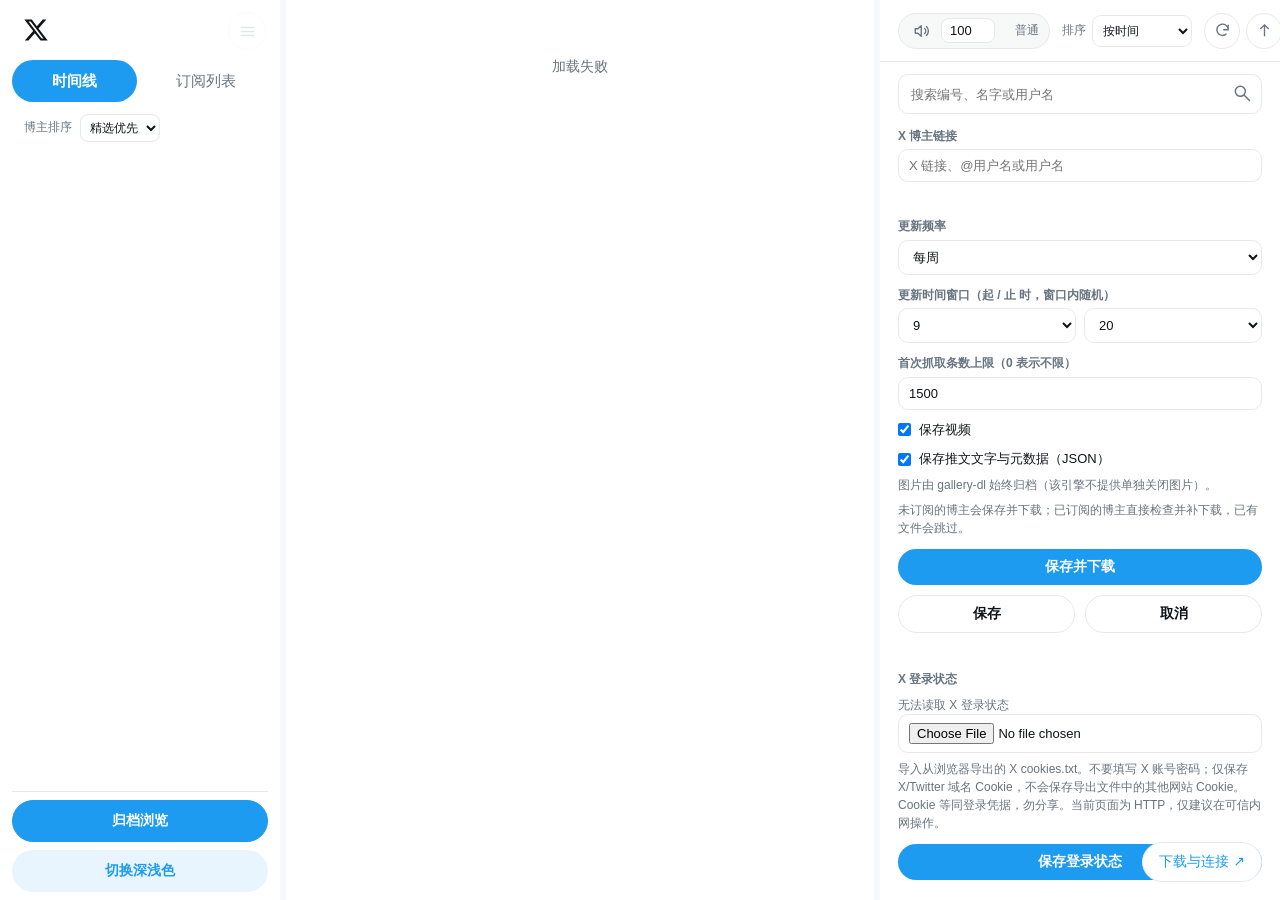
==== commit d67babc3: "feat: unify archive downloads, ScriptCat intake and website management" ====
--- a/GalleryDL-X订阅/Reader/index.html
+++ b/GalleryDL-X订阅/Reader/index.html
@@ -19,6 +19,11 @@
   --like:#f91880;--like-bg:rgba(249,24,128,.10);
   --rt:#00ba7c;--rt-bg:rgba(0,186,124,.10);
   --shadow:0 2px 12px rgba(15,20,25,.10);
+  --scroll-thumb:rgba(104,116,127,.32);
+  --scroll-thumb-hover:rgba(104,116,127,.48);
+  --content-width:1100px;
+  --nav-width:360px;
+  --drawer-width:460px;
 }
 [data-theme="dark"]{
   color-scheme:dark;
@@ -32,17 +37,49 @@
   --hover:#101418;
   --ic:rgba(29,155,240,.16);
   --shadow:0 2px 12px rgba(0,0,0,.45);
+  --scroll-thumb:rgba(113,118,123,.28);
+  --scroll-thumb-hover:rgba(113,118,123,.46);
 }
 *{margin:0;padding:0;box-sizing:border-box}
 html,body{height:100%}
 body{background:var(--bg);color:var(--text);font:15px/1.45 -apple-system,BlinkMacSystemFont,"Segoe UI","Helvetica Neue","PingFang SC","Microsoft YaHei",sans-serif;-webkit-font-smoothing:antialiased;overflow-y:scroll}
+html,body,.nav-scroll,.drawer-body{scrollbar-width:thin;scrollbar-color:var(--scroll-thumb) transparent}
+::-webkit-scrollbar{width:7px;height:7px}
+::-webkit-scrollbar-track{background:transparent}
+::-webkit-scrollbar-thumb{background:var(--scroll-thumb);border-radius:999px;border:2px solid transparent;background-clip:padding-box}
+::-webkit-scrollbar-thumb:hover{background:var(--scroll-thumb-hover);background-clip:padding-box}
 a{color:inherit;text-decoration:none}
 button{font-family:inherit}
 
 /* ========== 布局：紧凑导航 + 自适应宽屏时间线 ========== */
-.wrap{display:flex;min-height:100vh}
-.nav{width:236px;flex:0 0 236px;padding:10px 10px 12px;border-right:1px solid var(--line);position:sticky;top:0;height:100vh;display:flex;flex-direction:column;gap:8px;overflow:hidden}
-.nav-scroll{flex:1 1 auto;min-height:0;overflow-y:auto;overscroll-behavior:contain}
+.wrap{display:grid;grid-template-columns:var(--nav-width) 6px minmax(520px,1fr) 6px var(--drawer-width);min-height:100vh;width:100%}
+.nav{grid-column:1;width:100%;padding:10px 18px 12px;position:sticky;top:0;height:100vh;display:flex;flex-direction:column;gap:8px;overflow:hidden;background:var(--bg)}
+.splitter{position:sticky;top:0;height:100vh;z-index:35;background:var(--line);opacity:.35;cursor:col-resize;transition:opacity .15s,background .15s}
+.splitter-left{grid-column:2}.splitter-right{grid-column:4}
+.splitter:hover,.splitter.dragging{opacity:1;background:var(--blue)}
+.splitter::after{content:"";position:absolute;inset:0 -4px}
+.wrap.drawer-collapsed{grid-template-columns:var(--nav-width) 6px minmax(520px,1fr) 0 0}
+.wrap.drawer-collapsed .splitter-right,.wrap.drawer-collapsed .drawer{display:none}
+.wrap.nav-collapsed{grid-template-columns:0 0 minmax(520px,1fr) 6px var(--drawer-width)}
+.wrap.nav-collapsed.drawer-collapsed{grid-template-columns:0 0 minmax(520px,1fr) 0 0}
+.wrap.nav-collapsed .splitter-left{display:none}
+.wrap.nav-collapsed .nav{position:fixed;left:0;top:0;z-index:70;width:var(--nav-width);transform:translateX(calc(-100% - 8px));box-shadow:var(--shadow);transition:transform .18s ease}
+.wrap.nav-collapsed.nav-peek .nav{transform:translateX(0)}
+.nav-edge{display:none;position:fixed;z-index:69;left:0;top:0;width:12px;height:100vh;background:transparent}
+.wrap.nav-collapsed .nav-edge{display:block}
+.nav-toggle{position:fixed;z-index:72;left:14px;top:12px;width:38px;height:38px;border:1px solid var(--line);border-radius:999px;background:var(--bg);color:var(--dim);box-shadow:var(--shadow);cursor:pointer;display:flex;align-items:center;justify-content:center;transition:left .18s ease,opacity .15s,background .15s,color .15s}
+.nav-toggle:hover{color:var(--blue);border-color:var(--blue);background:var(--blue-bg)}
+.nav-toggle svg{width:19px;height:19px;fill:none;stroke:currentColor;stroke-width:1.9;stroke-linecap:round}
+.wrap:not(.nav-collapsed) .nav-toggle,.wrap.nav-peek .nav-toggle{left:calc(var(--nav-width) - 52px);opacity:.18;box-shadow:none}
+.wrap:not(.nav-collapsed) .nav-toggle:hover{opacity:1;box-shadow:var(--shadow)}
+.drawer-open{display:none;position:fixed;z-index:72;right:52px;top:12px;width:38px;height:38px;border:1px solid var(--line);border-radius:999px;background:var(--bg);color:var(--dim);box-shadow:var(--shadow);cursor:pointer;align-items:center;justify-content:center}
+.drawer-open:hover{color:var(--blue);border-color:var(--blue);background:var(--blue-bg)}
+.drawer-open svg{width:19px;height:19px;fill:none;stroke:currentColor;stroke-width:1.8}
+.mobile-backdrop,.nav-close{display:none}
+.wrap.drawer-collapsed .drawer-open{display:flex}
+.wrap.drawer-collapsed .tweet:first-child .share-wrap{margin-right:104px}
+.nav-scroll{display:flex;flex:1 1 auto;flex-direction:column;min-height:0;overflow:hidden}
+#navUsers{flex:1 1 0;min-height:0;overflow-y:auto;overscroll-behavior:contain;-webkit-overflow-scrolling:touch;scrollbar-gutter:stable;scrollbar-width:thin;scrollbar-color:var(--scroll-thumb) transparent}
 .nav-foot{flex:0 0 auto;display:flex;flex-direction:column;gap:8px;padding-top:8px;border-top:1px solid var(--line)}
 .logo{display:inline-flex;padding:9px 11px;border-radius:999px;margin-bottom:4px}
 .logo:hover{background:var(--ic)}
@@ -52,27 +89,22 @@
 .nav-item.active{font-weight:700}
 .nav-item svg{width:22px;height:22px;fill:none;stroke:currentColor;stroke-width:1.8;flex-shrink:0}
 .nav-item .ava{width:22px;height:22px;border-radius:50%;object-fit:cover;flex-shrink:0}
+.nav-item>span:not(.cnt){min-width:0;overflow:hidden;text-overflow:ellipsis}
 .nav-item .cnt{margin-left:auto;color:var(--dim);font-size:12px;font-variant-numeric:tabular-nums}
-.nav .sel{margin-top:14px;background:var(--blue);color:#fff;text-align:center;padding:11px;border-radius:999px;font-weight:700;cursor:pointer;font-size:15px;border:none;width:100%}
+.nav .sel{background:var(--blue);color:#fff;text-align:center;height:42px;padding:0 14px;border-radius:999px;font-weight:700;cursor:pointer;font-size:14px;border:1px solid var(--blue);width:100%}
 .nav .sel:hover{filter:brightness(.94)}
-.theme-btn{margin-top:12px;background:none;border:1px solid var(--line);color:var(--text);border-radius:999px;padding:8px 14px;font-size:13px;cursor:pointer;width:100%}
+.theme-btn{height:42px;background:var(--blue-bg);border:1px solid transparent;color:var(--blue);border-radius:999px;padding:0 14px;font-size:14px;font-weight:600;cursor:pointer;width:100%}
 .theme-btn:hover{background:var(--hover)}
 
-.feed{flex:1;min-width:0;display:flex;flex-direction:column}
-.fwrap{width:100%;flex:1}
-.fh{position:sticky;top:0;z-index:20;backdrop-filter:blur(14px);background:color-mix(in srgb,var(--bg) 84%,transparent);border-bottom:1px solid var(--line);padding:10px 18px;display:flex;align-items:center;gap:14px;flex-wrap:wrap}
-.fh .tbox{min-width:130px}
-.fh .t1{font-size:18px;font-weight:800;letter-spacing:.2px}
-.fh .t2{color:var(--dim);font-size:12px;margin-top:1px}
-.fh input{flex:0 1 340px;min-width:120px;max-width:340px;background:var(--panel);border:1px solid transparent;border-radius:999px;padding:8px 16px;font-size:14px;color:var(--text);outline:none;transition:border-color .12s,background .12s}
-.fh input:focus{border-color:var(--blue);background:var(--bg)}
-.fh .fspacer{flex:1 1 auto;min-width:0}
+.feed{grid-column:3;min-width:0;display:flex;flex-direction:column}
+.fwrap{width:100%;max-width:none;margin:0;flex:1}
+.feed-state{display:none}
 
 /* ========== 音量（保留原功能，仅视觉；宽屏靠右对齐） ========== */
-.vol{display:flex;align-items:center;gap:6px;background:var(--panel);border:1px solid var(--line);border-radius:999px;padding:4px 10px;margin-left:auto}
+.vol{display:flex;align-items:center;gap:6px;background:var(--panel);border:1px solid var(--line);border-radius:999px;padding:4px 10px}
 .vol .mute{width:26px;height:26px;border-radius:999px;border:none;background:none;color:var(--dim);cursor:pointer;display:flex;align-items:center;justify-content:center}
 .vol .mute:hover{color:var(--blue);background:var(--blue-bg)}
-.vol .mute svg{width:18px;height:18px;fill:none;stroke:currentColor;stroke-width:1.8}
+.vol .mute svg{width:18px;height:18px;fill:none;stroke:currentColor;stroke-width:1.8;stroke-linecap:round;stroke-linejoin:round}
 .vol .vol-ic{font-size:14px;opacity:.85}
 .vol input[type=number]{width:54px;background:var(--bg);border:1px solid var(--line);border-radius:8px;padding:4px 4px 4px 8px;font-size:13px;color:var(--text);outline:none;text-align:left}
 .vol input[type=number]:focus{border-color:var(--blue)}
@@ -80,7 +112,7 @@
 .vol .boost{font-size:11px;font-weight:700;color:var(--blue);background:var(--blue-bg);border-radius:999px;padding:2px 8px;white-space:nowrap}
 
 /* ========== 推文卡片（宽屏时间线） ========== */
-.tweet{padding:14px 18px;border-bottom:1px solid var(--line);display:flex;gap:12px;cursor:pointer;transition:background .1s;min-width:0}
+.tweet{padding:14px 18px;border-bottom:1px solid var(--line);display:flex;gap:12px;cursor:pointer;transition:background .1s;min-width:0;content-visibility:auto;contain-intrinsic-size:720px}
 .tweet:hover{background:var(--hover)}
 .avatar{width:44px;height:44px;border-radius:50%;flex-shrink:0;overflow:hidden;background:#334155;display:block}
 .avatar img{width:100%;height:100%;object-fit:cover;display:block}
@@ -89,18 +121,22 @@
 .hr a.nick{font-weight:700;color:var(--text)}.hr a.nick:hover{text-decoration:underline}
 .hr a.h{color:var(--dim);font-size:14px}
 .hr .tm{color:var(--dim);font-size:14px;white-space:nowrap}
-.hr .more{margin-left:auto;color:var(--dim);padding:5px;border-radius:999px;display:flex}.hr .more:hover{color:var(--blue);background:var(--blue-bg)}
+.share-wrap{position:relative;margin-left:auto}
+.hr .more{color:var(--dim);padding:5px;border:none;background:none;border-radius:999px;display:flex;cursor:pointer}.hr .more:hover{color:var(--blue);background:var(--blue-bg)}
 .hr .more svg{width:17px;height:17px;fill:none;stroke:currentColor;stroke-width:2;display:block}
-.content{margin:3px 0 12px;white-space:pre-wrap;word-break:break-word;max-width:820px;font-size:15px;line-height:1.5}
+.share-menu{position:absolute;right:0;top:calc(100% + 5px);z-index:60;width:154px;padding:5px;background:var(--bg);border:1px solid var(--line);border-radius:12px;box-shadow:var(--shadow)}
+.share-menu button{display:block;width:100%;padding:8px 10px;border:none;border-radius:8px;background:transparent;color:var(--text);font-size:12px;text-align:left;cursor:pointer;white-space:nowrap}
+.share-menu button:hover{background:var(--hover);color:var(--blue)}
+.content{margin:3px 0 12px;white-space:pre-wrap;word-break:break-word;font-size:15px;line-height:1.5}
 .tag{color:var(--blue)}
 
 /* 媒体：自适应宽屏 */
-.media{margin-bottom:12px;border-radius:14px;overflow:hidden;border:1px solid var(--line);background:var(--panel);width:100%;max-width:min(100%,1280px)}
+.media{margin-bottom:12px;border-radius:12px;overflow:hidden;border:1px solid var(--line);background:var(--panel);width:100%;max-width:100%}
 .media img{width:100%;height:100%;object-fit:cover;object-position:center;display:block;cursor:zoom-in}
-.media video{width:100%;max-height:min(62vh,640px);display:block;background:#000;border-radius:14px}
+.media-video{display:block;width:100%;height:auto;max-height:72vh;margin-bottom:12px;border:1px solid var(--line);border-radius:12px;background:#000;object-fit:contain}
 .media.n1{display:block;border:none;background:none}
-.media.n1 .box{max-height:min(52vh,560px);overflow:hidden;border-radius:14px;border:1px solid var(--line)}
-.media.n1 .box img{height:100%;max-height:min(52vh,560px);width:100%;object-fit:cover}
+.media.n1 .box{overflow:hidden;border-radius:12px;border:1px solid var(--line)}
+.media.n1 .box img{height:auto;width:100%;max-height:none;object-fit:contain}
 .media.n2,.media.n4{display:grid;grid-template-columns:repeat(2,minmax(0,1fr));gap:2px}
 .media.n2 .box,.media.n4 .box{aspect-ratio:1/1;overflow:hidden;background:var(--panel)}
 .media.n3{display:grid;grid-template-columns:repeat(2,minmax(0,1fr));gap:2px}
@@ -127,20 +163,18 @@
 .skel .l60{width:60%}.skel .l40{width:40%}
 .empty{text-align:center;padding:56px 20px;color:var(--dim);font-size:14px}
 
-/* ========== 管理入口（位于左侧导航底部）与抽屉 ========== */
-.nav-admin{display:flex;align-items:center;gap:12px;width:100%;padding:9px 12px;border-radius:999px;background:none;border:1px solid var(--line);color:var(--text);cursor:pointer;font-size:15px;font-weight:400;text-align:left}
-.nav-admin:hover{background:var(--hover);border-color:var(--line)}
-.nav-admin svg{width:22px;height:22px;fill:none;stroke:currentColor;stroke-width:1.8;flex-shrink:0}
-.drawer-mask{position:fixed;inset:0;background:rgba(15,20,25,.42);z-index:60;display:none}
-.drawer{position:fixed;top:0;right:0;height:100vh;width:min(420px,100vw);background:var(--bg);border-left:1px solid var(--line);z-index:70;transform:translateX(105%);transition:transform .22s ease;display:flex;flex-direction:column;box-shadow:-8px 0 28px rgba(15,20,25,.14)}
-.drawer.open{transform:translateX(0)}
-.drawer-head{display:flex;align-items:center;justify-content:space-between;padding:14px 18px;border-bottom:1px solid var(--line);flex-shrink:0}
-.drawer-head .t{font-weight:800;font-size:18px}
-.drawer-head .x{width:34px;height:34px;border-radius:999px;display:flex;align-items:center;justify-content:center;cursor:pointer;color:var(--dim);font-size:22px}
-.drawer-head .x:hover{background:var(--hover);color:var(--text)}
-.drawer-body{flex:1;overflow-y:auto;padding:0 0 20px}
-
-.card{background:var(--panel);border-bottom:1px solid var(--line);margin:0;overflow:hidden}
+/* ========== 固定管理栏 ========== */
+.nav-admin,.drawer-mask{display:none!important}
+.drawer{grid-column:5;position:sticky;top:0;height:100vh;width:100%;min-width:0;background:var(--bg);display:flex;flex-direction:column;overflow:hidden}
+.drawer-head{height:62px;display:flex;align-items:center;justify-content:space-between;gap:12px;padding:10px 12px 10px 18px;border-bottom:1px solid var(--line);background:var(--bg);flex-shrink:0}
+.timeline-order{display:flex;align-items:center;gap:6px;margin-left:auto;font-size:12px;color:var(--dim);white-space:nowrap;flex:0 0 auto}.timeline-order select{width:100px;height:32px;padding:0 6px;border:1px solid var(--line);border-radius:9px;background:var(--bg);color:var(--text);font:inherit;cursor:pointer}
+.tool-actions{display:flex;align-items:center;gap:6px}
+.tool-btn{width:36px;height:36px;display:flex;align-items:center;justify-content:center;border:1px solid var(--line);border-radius:999px;background:var(--bg);color:var(--dim);cursor:pointer}
+.tool-btn:hover{border-color:var(--blue);color:var(--blue);background:var(--blue-bg)}
+.tool-btn svg{width:17px;height:17px;fill:none;stroke:currentColor;stroke-width:1.9}
+.drawer-body{flex:1;min-height:0;overflow-y:auto;padding:0 0 20px;background:var(--bg)}
+
+.card{background:var(--bg);margin:0;overflow:hidden}
 .card h3{font-size:16px;font-weight:800;padding:14px 18px 0}
 .about{color:var(--dim);font-size:13px;padding:12px 18px 16px;line-height:1.6}
 
@@ -153,14 +187,22 @@
 .adm .chk input{width:auto}
 .adm button{width:100%;margin-top:12px;background:var(--blue);color:#fff;border:none;border-radius:999px;padding:9px;font-weight:700;font-size:14px;cursor:pointer}
 .adm button:hover{filter:brightness(.94)}
+.adm button:disabled{opacity:.5;cursor:not-allowed;filter:none}
 .adm button.ghost{background:none;border:1px solid var(--line);color:var(--text);margin-top:8px}
 .adm button.ghost:hover{border-color:var(--blue);color:var(--blue);filter:none}
 .adm select option{background:var(--bg);color:var(--text)}
 .adm .msg{font-size:12px;margin-top:8px;min-height:16px;line-height:1.4}
 .adm .msg.ok{color:var(--rt)}.adm .msg.err{color:var(--like)}
 .adm .hint{font-size:12px;color:var(--dim);margin-top:7px;line-height:1.5}
-
-.subhead{display:flex;align-items:center;justify-content:space-between;padding:14px 18px 0}
+.auth-box{padding:12px 18px 4px;background:var(--bg)}
+.auth-box .auth-row{display:flex;gap:8px;align-items:center}
+.auth-box input{flex:1;min-width:0;background:var(--bg);border:1px solid var(--line);border-radius:10px;padding:8px 10px;color:var(--text);font-size:13px;outline:none}
+.auth-box input:focus{border-color:var(--blue)}
+.auth-box button{flex:0 0 auto;border:1px solid var(--blue);background:var(--blue);color:#fff;border-radius:999px;padding:7px 14px;font-weight:700;cursor:pointer}
+.auth-box .auth-msg{min-height:18px;margin-top:5px;color:var(--dim);font-size:12px}
+.auth-box .auth-msg.err{color:var(--like)}.auth-box .auth-msg.ok{color:var(--rt)}
+
+.subhead{display:flex;align-items:center;justify-content:space-between;padding:14px 18px 10px;border-top:1px solid var(--line);background:var(--bg)}
 .subhead h3{font-size:16px;font-weight:800;padding:0}
 .batch-btn{background:none;border:1px solid var(--line);border-radius:999px;padding:4px 14px;font-size:12px;color:var(--text);cursor:pointer;white-space:nowrap}
 .batch-btn:hover{border-color:var(--blue);color:var(--blue)}
@@ -173,17 +215,21 @@
 .batch-prog .flog{background:none;border:none;color:var(--blue);font-size:12px;cursor:pointer;padding:0}
 .ver{font-size:11px;font-weight:400;color:var(--dim);background:var(--bg);border:1px solid var(--line);border-radius:999px;padding:1px 8px;margin-left:6px;vertical-align:2px;white-space:nowrap}
 
-#subList{display:flex;flex-direction:column}
+#subList{display:flex;flex-direction:column;background:var(--bg);max-height:min(56vh,620px);min-height:160px;overflow-y:auto;overscroll-behavior:contain;scrollbar-width:thin;scrollbar-color:var(--scroll-thumb) transparent;scrollbar-gutter:stable}
+#subList::-webkit-scrollbar{width:8px}
+#subList::-webkit-scrollbar-track{background:transparent}
+#subList::-webkit-scrollbar-thumb{background:var(--scroll-thumb);border:2px solid transparent;border-radius:999px;background-clip:padding-box}
 #subList .sub{width:100%}
 .sub{display:flex;align-items:flex-start;gap:10px;padding:10px 18px;border-bottom:1px solid var(--line);background:var(--bg)}
 .sub:last-child{border-bottom:none}
 .sub .ava{width:38px;height:38px;border-radius:50%;object-fit:cover;flex-shrink:0;background:#334155}
-.sub .info{flex:1;min-width:0}
+.sub .info{flex:1;min-width:0;color:var(--text)}
 .sub .top{display:flex;align-items:flex-start;gap:8px}
 .sub .txt{flex:1;min-width:0}
 .sub .r1{display:flex;align-items:center;gap:6px;min-width:0}
-.sub .r1 .nick{font-weight:700;font-size:14px;overflow:hidden;text-overflow:ellipsis;white-space:nowrap}
-.sub .r2{color:var(--dim);font-size:12px;margin-top:1px;overflow:hidden;text-overflow:ellipsis;white-space:nowrap}
+.sub .r1 .nick{font-weight:700;font-size:14px;color:var(--text);opacity:1;overflow:hidden;text-overflow:ellipsis;white-space:nowrap}
+.sub .r2,.sub .r2 a{color:var(--dim);opacity:1;font-size:12px;margin-top:1px;overflow:hidden;text-overflow:ellipsis;white-space:nowrap}
+.sub .last-updated{color:var(--dim);font-size:11px;line-height:1.35;margin-top:3px;font-variant-numeric:tabular-nums;white-space:nowrap}
 .sub .freq-tag{flex-shrink:0;margin-top:1px}
 .sub .ops{display:flex;gap:6px;flex-wrap:wrap;margin-top:7px;justify-content:flex-end}
 .sub .op{background:none;border:1px solid var(--line);border-radius:999px;padding:4px 12px;font-size:12px;color:var(--text);cursor:pointer;white-space:nowrap}
@@ -191,8 +237,8 @@
 .sub .op:disabled{opacity:.45;cursor:default}
 .sub .op.primary{background:var(--blue);border-color:var(--blue);color:#fff}
 .sub .op.primary:hover{color:#fff;filter:brightness(.94)}
-.sub.paused{opacity:.62}
-.sub.paused .nick{color:var(--dim)}
+.sub.paused{opacity:1}
+.sub.paused .nick{color:var(--text)}
 .freq-tag{font-size:11px;padding:2px 8px;border-radius:999px;background:var(--blue-bg);color:var(--blue);white-space:nowrap}
 .freq-tag.paused-tag{background:var(--panel);color:var(--dim);border:1px solid var(--line)}
 .badge{font-size:11px;font-weight:700;padding:2px 8px;border-radius:999px;white-space:nowrap}
@@ -254,26 +300,35 @@
 .lb img{max-width:92vw;max-height:92vh;border-radius:8px}
 .lb .x{position:absolute;top:18px;left:24px;color:#fff;font-size:30px;cursor:pointer;width:40px;height:40px;display:flex;align-items:center;justify-content:center;border-radius:999px}
 .lb .x:hover{background:rgba(255,255,255,.12)}
+.lb .arrow{position:absolute;top:50%;transform:translateY(-50%);width:56px;height:72px;border:none;border-radius:999px;background:rgba(255,255,255,.12);color:#fff;font-size:42px;line-height:1;cursor:pointer;display:flex;align-items:center;justify-content:center;z-index:2}
+.lb .arrow:hover{background:rgba(255,255,255,.24)}
+.lb .prev{left:28px}.lb .next{right:28px}
+.lb .count{position:absolute;bottom:20px;left:50%;transform:translateX(-50%);padding:5px 12px;border-radius:999px;background:rgba(0,0,0,.55);color:#fff;font-size:13px}
+.lb.single .arrow,.lb.single .count{display:none}
 
 /* ========== 响应式 ========== */
-@media (max-width:960px){
-  .nav{width:72px;flex:0 0 72px;padding:8px}
+@media (max-width:1400px){
+  :root{--nav-width:280px;--drawer-width:400px}
+  .nav{padding:8px 12px}
+}
+@media (max-width:1100px){
+  :root{--nav-width:72px;--drawer-width:360px}
+  .nav{padding:8px}
   .nav .logo{padding:10px 8px;margin:0 auto}
   .nav-item{justify-content:center;padding:11px 8px}
   .nav-item span,.nav-item .cnt{display:none}
-  .nav .sel{font-size:0;padding:0;width:44px;height:44px;margin:14px auto 0;border-radius:999px;display:flex;align-items:center;justify-content:center;position:relative}
-  .nav .sel::after{content:"X";font-size:19px;font-weight:800;line-height:1}
+  .nav .sel{font-size:0;padding:0;display:flex;align-items:center;justify-content:center}
+  .nav .sel::after{content:"档";font-size:14px}
   .theme-btn{font-size:0;padding:10px;display:flex;align-items:center;justify-content:center;width:100%}
-  .nav-admin{justify-content:center;padding:10px 8px}
-  .nav-admin span{display:none}
-  .fh{padding:10px 12px;gap:10px}
-  .fh input{flex:1 1 auto;max-width:none}
+  .theme-btn::before{content:"◐";font-size:18px;line-height:1}
+  .fh{padding:10px 12px}
   .tweet{padding:12px 14px;gap:10px}
   .tweet .content{padding:0}
   .actions{max-width:100%}
 }
 @media (max-width:620px){
-  .nav{width:64px;flex:0 0 64px;padding:6px}
+  :root{--nav-width:64px}
+  .nav{padding:6px}
   .nav-item{padding:10px 6px}
   .fh .tbox{min-width:0}
   .vol input[type=number]{width:50px}
@@ -283,50 +338,193 @@
   .act>span:last-child{overflow:visible;text-overflow:clip}
   .actions{gap:2px}
 }
+@media (max-width:720px){
+  .wrap{display:block}
+  .splitter,.nav-edge{display:none!important}
+  .nav-toggle,.drawer-open{width:44px;height:44px;left:12px;right:auto;box-shadow:var(--shadow)}
+  .nav-toggle{top:12px}
+  .wrap.drawer-collapsed .drawer-open{display:flex;top:64px}
+  .wrap:not(.nav-collapsed) .nav-toggle,.wrap:not(.drawer-collapsed) .nav-toggle,.wrap:not(.nav-collapsed) .drawer-open{display:none}
+  .mobile-backdrop{position:fixed;inset:0;z-index:69;background:rgba(0,0,0,.35)}
+  .wrap:not(.nav-collapsed) .mobile-backdrop,.wrap:not(.drawer-collapsed) .mobile-backdrop{display:block}
+  .nav-close{display:flex;position:absolute;top:12px;right:12px;z-index:2;width:36px;height:36px;align-items:center;justify-content:center;border:1px solid var(--line);border-radius:999px;background:var(--bg);color:var(--dim);font-size:24px;line-height:1;cursor:pointer}
+  .wrap.drawer-collapsed #feed>.tweet:first-child .share-wrap{margin-right:0}
+  .nav,.wrap.nav-collapsed .nav{display:flex;position:fixed;left:0;top:0;z-index:70;width:min(82vw,320px);height:100dvh;padding:10px 14px;transform:translateX(calc(-100% - 8px));box-shadow:var(--shadow);transition:transform .18s ease}
+  .wrap:not(.nav-collapsed) .nav{transform:translateX(0)}
+  .nav-toggle{display:flex;left:12px}
+  .wrap:not(.nav-collapsed) .nav-toggle{display:none}
+  .nav-item{justify-content:flex-start;padding:9px 12px}
+  .nav-item span,.nav-item .cnt{display:block}
+  .nav .sel,.theme-btn{font-size:14px}
+  .nav .sel::after,.theme-btn::before{display:none}
+  .fwrap{border-left:none;border-right:none}
+  .fh{padding:9px 12px}
+  .fh .tbox{flex:1 1 auto;min-width:0}
+  .fh input{order:3;flex:1 0 100%;max-width:none}
+  .vol{margin-left:0;padding:3px 7px;gap:4px}
+  .vol .pct{display:none}
+  .tweet{padding:12px;gap:9px}
+  .avatar{width:38px;height:38px}
+  .detail-mask{padding:0}.detail{min-height:100vh;border-radius:0}
+  .drawer,.wrap.drawer-collapsed .drawer{display:flex;position:fixed;left:0;top:0;z-index:70;width:min(82vw,320px);height:100dvh;overflow-y:auto;overflow-x:hidden;overscroll-behavior:contain;border-top:0;border-right:1px solid var(--line);box-shadow:var(--shadow);transform:translateX(calc(-100% - 8px));transition:transform .18s ease-out}
+  .wrap:not(.drawer-collapsed) .drawer{transform:translateX(0)}
+  .drawer-head{height:auto;min-height:62px;flex-wrap:wrap;gap:8px}
+  .timeline-order{order:3;width:100%;margin-left:0;justify-content:space-between}
+  .timeline-order select{width:auto;flex:1;margin-left:12px}
+}
+
+/* Independent subscription screen and shared blogger favorites */
+.sub-open{position:fixed;left:14px;top:64px;z-index:68;width:38px;height:38px;border:1px solid var(--line);border-radius:50%;background:var(--bg);color:var(--dim);box-shadow:var(--shadow);cursor:pointer;font-size:19px;display:none;align-items:center;justify-content:center}
+.wrap.nav-collapsed .sub-open{display:flex}
+.sub-open:hover{color:var(--blue);background:var(--blue-bg)}
+.nav-sub-open{border:0;background:none;color:var(--text);text-align:left;width:100%}
+.nav-order{display:flex;align-items:center;gap:8px;padding:6px 12px;font-size:12px;color:var(--dim);flex:0 0 auto}
+.nav-order select{min-width:0;max-width:150px;border:1px solid var(--line);border-radius:8px;background:var(--bg);color:var(--text);padding:5px;font:inherit}
+.favorite-btn{border:0;background:transparent;color:var(--dim);font-size:20px;min-width:30px;height:30px;flex:0 0 30px;cursor:pointer;border-radius:50%;line-height:1}
+.favorite-btn[aria-pressed="true"]{color:#e8a300}
+.favorite-btn:hover{background:var(--blue-bg)}
+.nav-item .favorite-btn{margin-left:auto}.nav-item .cnt{margin-left:0}
+.subscriptions-mask{position:fixed;inset:0;z-index:85;background:rgba(0,0,0,.35);padding:28px;display:flex;align-items:center;justify-content:center}
+.subscriptions-mask[hidden]{display:none}
+body.subscriptions-open{overflow:hidden}
+.subscriptions-screen{width:min(900px,100%);height:min(90dvh,900px);min-height:0;display:flex;flex-direction:column;background:var(--bg);border:1px solid var(--line);border-radius:16px;box-shadow:var(--shadow);overflow:hidden}
+.subscriptions-head{display:flex;align-items:center;gap:12px;padding:16px 20px;border-bottom:1px solid var(--line);flex:0 0 auto}
+.subscriptions-head h3{margin-right:auto;font-size:19px}
+.subscriptions-head button{cursor:pointer}
+.subscriptions-close{width:36px;height:36px;border:1px solid var(--line);background:var(--bg);color:var(--text);border-radius:50%;font-size:24px}
+.subscriptions-tools{display:flex;align-items:center;gap:10px;padding:12px 20px;flex:0 0 auto}
+.subscriptions-tools input{flex:1;min-width:0;padding:10px 12px;background:var(--bg);color:var(--text);border:1px solid var(--line);border-radius:10px;font:inherit}
+.subscriptions-tools select{padding:10px 6px;background:var(--bg);color:var(--text);border:1px solid var(--line);border-radius:10px;font:inherit;font-size:13px}
+.subscriptions-screen #batchProg{flex:0 0 auto;margin:0 20px}
+.subscriptions-screen #subList{flex:1;min-height:0;max-height:none;overflow-y:auto}
+.subscriptions-screen #subList{overflow-anchor:none}
+.subscriptions-screen .sub{padding:16px 20px}
+.subscriptions-screen .r1{display:flex;align-items:center;gap:6px;flex-wrap:wrap}
+.subscriptions-note{padding:0 20px 10px;font-size:12px;color:var(--dim)}
+.subscription-code{font-size:12px;color:var(--dim);font-variant-numeric:tabular-nums;margin-top:2px}
+@media (min-width:721px) and (max-width:1100px){.nav-order{display:none}.nav-sub-open span{display:none}.favorite-btn{min-width:24px;flex-basis:24px}.nav-item:has(.favorite-btn){gap:2px;padding:9px 0}}
+@media (max-width:720px){
+ .sub-open{width:44px;height:44px;left:12px;top:64px;z-index:72}
+ .wrap.drawer-collapsed .drawer-open{top:116px}
+ .wrap:not(.nav-collapsed) .sub-open,.wrap:not(.drawer-collapsed) .sub-open{display:none}
+ .subscriptions-mask{padding:0}
+ .subscriptions-screen{width:100%;height:100dvh;border-radius:0;border:0}
+ .subscriptions-head{padding:12px 14px}.subscriptions-tools{padding:12px 14px;gap:6px}
+ .subscriptions-screen .sub{padding:14px}.subscriptions-note{padding-left:14px}
+ .nav-order{display:flex}
+}
+
+
+.nav-tabs{display:flex;gap:6px;flex:0 0 auto;margin:4px 0 6px}
+.nav-tabs button{flex:1;min-width:0;border:0;border-radius:999px;background:transparent;color:var(--dim);padding:10px 4px;font:inherit;font-size:15px;cursor:pointer}
+.nav-tabs button[aria-selected="true"]{color:var(--blue);background:var(--blue-bg);font-weight:700}
+.nav-tabs button:hover{background:var(--hover)}
+.nav-person{flex:1;min-width:0}.nav-person>span{display:block;overflow:hidden;text-overflow:ellipsis}
+.nav-person small{display:block;font-size:11px;color:var(--dim);font-weight:400;font-variant-numeric:tabular-nums}
+.manage-search{display:flex;align-items:center;margin:2px 0 14px;border:1px solid var(--line);border-radius:10px;overflow:hidden}
+.manage-search input{flex:1;min-width:0!important;width:0!important;border:0!important;margin:0!important;padding:10px 12px!important}
+.manage-search button{flex:0 0 38px;width:38px;height:38px;margin:0!important;padding:8px!important;border:0!important;border-radius:0!important;background:transparent!important;color:var(--dim)!important}
+.manage-search button:hover{color:var(--blue)!important;background:var(--blue-bg)!important}
+.manage-search svg{width:20px;height:20px;fill:none;stroke:currentColor;stroke-width:1.8;stroke-linecap:round}
+@media (min-width:721px) and (max-width:1100px){.nav-tabs{gap:2px}.nav-tabs .tab-label{display:none}.nav-tabs button::after{content:'时'}.nav-tabs #navSubOpen::after{content:'订'}}
+@media (max-width:720px){.nav-tabs .tab-label{display:inline}.nav-tabs button::after{content:none}.wrap.drawer-collapsed .drawer-open{top:64px}}
+
+.nav-order[hidden]{display:none}
+.nav-tabs button{transition:color .18s,background .18s,transform .18s}
+.nav-tabs button[aria-selected="true"]{color:#fff;background:var(--blue);animation:tab-pulse .32s ease-out}
+@keyframes tab-pulse{0%{transform:scale(.96)}55%{transform:scale(1.035)}100%{transform:scale(1)}}
+@media (prefers-reduced-motion:reduce){.nav-tabs button[aria-selected="true"]{animation:none}}
+.nav #navUsers .sub{padding:12px 4px;gap:8px;cursor:pointer}
+.nav #navUsers .sub.active{background:var(--blue-bg)}
+.nav #navUsers .sub .ava{width:32px;height:32px}
+.nav #navUsers .sub .r1{flex-wrap:wrap;gap:4px}
+.nav #navUsers .sub .r1 .nick{flex:1;min-width:0}
+.nav #navUsers .sub .r1 .favorite-btn{flex:0 0 30px;margin-left:auto}
+.nav #navUsers .sub .favorite-btn{margin-left:0}
+.nav #navUsers .sub .op{padding:4px 10px}
+.nav #navUsers .sub .last-updated{font-size:11px}
+.nav #navUsers .sub .subscription-code{font-size:11px}
+@media (min-width:721px) and (max-width:1100px){
+ .nav:has(#navSubOpen[aria-selected="true"]){width:280px;z-index:70;box-shadow:var(--shadow)}
+ .nav:has(#navSubOpen[aria-selected="true"]) .nav-tabs .tab-label{display:inline}
+ .nav:has(#navSubOpen[aria-selected="true"]) .nav-tabs button::after{content:none}
+}
+.edit-actions{display:flex;gap:10px;margin-top:10px}.edit-actions[hidden]{display:none}.adm .edit-actions button{flex:1;width:0;margin:0}
+
+/* Responsive timeline image sizing */
+/* The media frame follows the actual reading column, including resize handles. */
+.tweet>.body{container-type:inline-size}
+.media{width:100%;max-width:100%}
+.media.n1 .box{background:var(--panel)}
+.media.n1 .box img{width:100%;height:auto;max-height:calc(100vh - 180px);max-height:min(133.333cqw,calc(100svh - 180px));object-fit:contain}
+.media.n2,.media.n3,.media.n4{max-height:calc(100vh - 180px);max-height:min(100cqw,calc(100svh - 180px))}
+.media.n2{aspect-ratio:2/1;grid-template-rows:minmax(0,1fr)}
+.media.n3{aspect-ratio:4/3;grid-template-rows:repeat(2,minmax(0,1fr))}
+.media.n4{aspect-ratio:1/1;grid-template-rows:repeat(2,minmax(0,1fr))}
+.media.n2 .box,.media.n3 .box,.media.n4 .box{aspect-ratio:auto;min-height:0;min-width:0}
+.media.n2 .box img,.media.n3 .box img,.media.n4 .box img{object-fit:contain}
+/* A wider reading view gives tall images more vertical room as well. */
+@media(min-width:721px){
+ .wrap.nav-collapsed .media,.wrap.drawer-collapsed .media{max-width:100%}
+ .wrap.nav-collapsed .media.n1 .box img,.wrap.drawer-collapsed .media.n1 .box img{max-height:calc(100vh - 100px);max-height:min(133.333cqw,calc(100svh - 100px))}
+ .wrap.nav-collapsed .media.n2,.wrap.nav-collapsed .media.n3,.wrap.nav-collapsed .media.n4,
+ .wrap.drawer-collapsed .media.n2,.wrap.drawer-collapsed .media.n3,.wrap.drawer-collapsed .media.n4{max-height:calc(100vh - 100px);max-height:min(100cqw,calc(100svh - 100px))}
+}
+@media(max-width:720px){.media.n1 .box img,.media.n2,.media.n3,.media.n4{max-height:60vh;max-height:60svh}}
+
+.download-center{border-top:1px solid var(--line);padding:12px 18px 15px}
+.download-line{display:flex;align-items:center;gap:9px;min-width:0;white-space:nowrap;font-size:12px;line-height:1.6}
+.download-line strong{flex:none;font-size:13px;color:var(--text)}
+.download-line span{min-width:0;overflow:hidden;text-overflow:ellipsis;color:var(--text)}
+.download-counts{color:var(--dim);font-variant-numeric:tabular-nums}
 </style>
 </head>
 <body>
 <div class="wrap">
   <nav class="nav">
+    <button class="nav-close" id="navHide" type="button" title="关闭时间线菜单" aria-label="关闭时间线菜单">&times;</button>
     <div class="nav-scroll">
       <div class="logo"><svg viewBox="0 0 24 24"><path d="M18.244 2.25h3.308l-7.227 8.26 8.502 11.24H16.17l-5.214-6.817L4.99 21.75H1.68l7.73-8.835L1.254 2.25H8.08l4.713 6.231zm-1.161 17.52h1.833L7.084 4.126H5.117z"/></svg></div>
-      <div class="nav-item active" data-user=""><svg viewBox="0 0 24 24"><path d="M12 3v2m0 14v2M5 12H3m18 0h-2M5.6 5.6 4.2 4.2m15.6 15.6-1.4-1.4M18.4 5.6l1.4-1.4M4.2 19.8l1.4-1.4M8 12a4 4 0 1 1 8 0 4 4 0 0 1-8 0z"/></svg><span>时间线</span></div>
+      <div class="nav-tabs" role="tablist" aria-label="博主目录">
+        <button id="navTimelineTab" role="tab" type="button" aria-selected="true"><span class="tab-label">时间线</span></button>
+        <button id="navSubOpen" role="tab" type="button" aria-selected="false"><span class="tab-label">订阅列表</span></button>
+      </div>
+      <label class="nav-order"><span id="navOrderLabel">博主排序</span> <select id="navOrder" aria-label="左侧博主排序"><option value="favorite">精选优先</option><option value="name">名称顺序</option></select></label>
       <div id="navUsers"></div>
-      <button class="sel">归档浏览</button>
     </div>
     <div class="nav-foot">
-      <button class="nav-admin" id="adminBtn" title="管理设置" aria-label="管理设置"><svg viewBox="0 0 24 24" aria-hidden="true"><path d="M12 8.5A3.5 3.5 0 1 0 12 15.5 3.5 3.5 0 0 0 12 8.5zm7.5 3.5a7.3 7.3 0 0 0-.1-1.2l2.1-1.6-2-3.5-2.5 1a7.5 7.5 0 0 0-2-1.2L15 2h-4l-.3 2.5c-.7.2-1.4.6-2 1.2l-2.5-1-2 3.5L6.3 9.8a7.5 7.5 0 0 0 0 2.4L4.2 13.8l2 3.5 2.5-1c.6.6 1.3 1 2 1.2L11 20h4l.3-2.5c.7-.2 1.4-.6 2-1.2l2.5 1 2-3.5-2.1-1.6c.06-.4.1-.8.1-1.2z"/></svg><span>管理设置</span></button>
+      <button class="sel">归档浏览</button>
       <button class="theme-btn" id="themeBtn">切换深浅色</button>
     </div>
   </nav>
 
+  <div class="nav-edge" id="navEdge" aria-hidden="true"></div>
+
+  <div class="splitter splitter-left" data-resize="left" title="拖动调整左栏宽度" role="separator" aria-orientation="vertical"></div>
+
   <main class="feed">
     <div class="fwrap">
-      <div class="fh">
-        <div class="tbox"><div class="t1" id="t1">时间线</div><div class="t2" id="t2">本地归档</div></div>
-        <input id="q" placeholder="过滤推文…" autocomplete="off">
-        <div class="vol">
-          <button class="mute" id="muteBtn" title="静音/取消静音"><svg id="muteIc" viewBox="0 0 24 24"><path d="M11 5 6 9H3v6h3l5 4V5z"/><path id="muteX" d="M23 9l-6 6M17 9l6 6" style="display:none"/></svg></button>
-          <span class="vol-ic">🔊</span>
-          <input type="number" id="volNum" min="0" max="150" step="1" value="100" title="输入0-150，回车或点别处应用">
-          <span class="boost" id="volBoost" style="display:none" title="101%-150% 经音频增益放大">增强</span>
-          <span class="pct" id="volPct">100%</span>
-        </div>
-      </div>
-      <div id="feed"></div>
+      <div class="feed-state" aria-hidden="true"><span id="t1">时间线</span><span id="t2">本地归档</span><input id="q" tabindex="-1"></div>
+      <div id="feed"></div><div id="feedSentinel" aria-hidden="true"></div>
     </div>
   </main>
-</div>
-
-<div class="drawer-mask" id="mask"></div>
-<aside class="drawer" id="drawer">
-  <div class="drawer-head"><span class="t">管理设置</span><span class="x" id="drawerClose">×</span></div>
+  <div class="splitter splitter-right" data-resize="right" title="拖动调整管理栏宽度" role="separator" aria-orientation="vertical"></div>
+  <aside class="drawer" id="drawer">
+  <div class="drawer-head"><div class="vol">
+    <button class="mute" id="muteBtn" title="静音/取消静音"><svg id="muteIc" viewBox="0 0 24 24" aria-hidden="true"><path d="M11 5 6.5 9H3v6h3.5l4.5 4V5z"/><g id="muteWaves"><path d="M15.5 8.5a5 5 0 0 1 0 7"/><path d="M18 6a8.5 8.5 0 0 1 0 12"/></g><path id="muteX" d="m16 9 6 6m0-6-6 6" style="display:none"/></svg></button>
+    <input type="number" id="volNum" min="0" max="200" step="1" value="100" title="输入0-200，回车或点别处应用">
+    <span class="pct" id="volPct">普通</span>
+  </div><label class="timeline-order" for="timelineOrder" title="切换主时间线展示顺序">排序 <select id="timelineOrder" aria-label="主时间线排序"><option value="time">按时间</option><option value="random">完全随机</option><option value="round_robin">博主轮流</option></select></label><div class="tool-actions">
+    <button class="tool-btn" id="refreshBtn" title="刷新当前时间线" aria-label="刷新当前时间线"><svg viewBox="0 0 24 24"><path d="M20 11a8 8 0 1 0-2.34 5.66M20 4v7h-7"/></svg></button>
+    <button class="tool-btn" id="topBtn" title="返回顶部" aria-label="返回顶部"><svg viewBox="0 0 24 24"><path d="m6 10 6-6 6 6M12 4v16"/></svg></button>
+    <button class="tool-btn" id="drawerHide" title="关闭管理栏" aria-label="关闭管理栏"><svg viewBox="0 0 24 24"><path d="M6 6l12 12M18 6 6 18"/></svg></button>
+  </div></div>
   <div class="drawer-body">
     <div class="card">
-      <h3>添加订阅</h3>
       <div class="adm">
+        <div class="manage-search"><input id="manageSearch" type="search" placeholder="搜索编号、名字或用户名" aria-label="搜索订阅"><button id="expandSubSearch" type="button" title="放大订阅搜索" aria-label="放大订阅搜索"><svg viewBox="0 0 24 24"><circle cx="10" cy="10" r="6"/><path d="m15 15 6 6"/></svg></button></div>
         <label>X 博主链接</label>
-        <input id="newUrl" placeholder="https://x.com/用户名">
+        <input id="newUrl" placeholder="X 链接、@用户名或用户名">
         <div class="msg" id="parseMsg"></div>
         <label>更新频率</label>
         <select id="newFreq">
@@ -334,6 +532,7 @@
           <option value="weekly" selected>每周</option>
           <option value="monthly">每月</option>
           <option value="custom">自定义（天）</option>
+          <option value="once">一次性（从不自动更新）</option>
         </select>
         <div id="customDaysWrap" style="display:none">
           <label>自定义间隔天数</label>
@@ -346,24 +545,46 @@
         <div class="chk"><input id="newVideos" type="checkbox" checked><span>保存视频</span></div>
         <div class="chk"><input id="newMeta" type="checkbox" checked><span>保存推文文字与元数据（JSON）</span></div>
         <div class="hint">图片由 gallery-dl 始终归档（该引擎不提供单独关闭图片）。</div>
-        <button id="addBtn">添加订阅</button>
-        <button id="cancelBtn" class="ghost" style="display:none">取消编辑</button>
+        <div class="hint">未订阅的博主会保存并下载；已订阅的博主直接检查并补下载，已有文件会跳过。</div>
+        <button id="addBtn" type="button">保存并下载</button>
+        <div class="edit-actions" id="editActions"><button id="saveOnlyBtn" type="button" class="ghost">保存</button><button id="cancelBtn" type="button" class="ghost">取消</button></div>
       </div>
     </div>
-    <div class="card" id="subCard">
-      <div class="subhead"><h3>订阅列表</h3><button class="batch-btn" id="batchBtn">全部更新</button></div>
-      <div class="batch-prog" id="batchProg"></div>
-      <div id="subList"></div>
+    <div class="card" id="xAuthCard">
+      <div class="adm">
+        <label for="xCookieFile">X 登录状态</label>
+        <div class="hint" id="xCookieStatus">检查登录状态中…</div>
+        <input id="xCookieFile" type="file" accept=".txt,text/plain">
+        <div class="hint">导入从浏览器导出的 X cookies.txt。不要填写 X 账号密码；仅保存 X/Twitter 域名 Cookie，不会保存导出文件中的其他网站 Cookie。Cookie 等同登录凭据，勿分享。当前页面为 HTTP，仅建议在可信内网操作。</div>
+        <button id="xCookieUpload" type="button">保存登录状态</button>
+        <div class="msg" id="xCookieMsg" aria-live="polite"></div>
+      </div>
     </div>
-    <div class="card"><h3>归档说明<span class="ver" id="verTag"></span></h3><div class="about">媒体与推文全文成对落盘，纯文字推文不在归档范围。修改订阅后由调度器在下一周期生效。</div></div>
+    <div class="card download-center" role="status" aria-live="polite" aria-label="下载中心">
+      <div class="download-line"><strong>下载中心</strong><span id="downloadCurrent">正在读取任务状态…</span></div>
+      <div class="download-line download-counts" id="downloadCounts">正在下载 0 人 · 等待 0 人</div>
+    </div>
+
   </div>
-</aside>
-
+  </aside>
+  <div class="mobile-backdrop" id="mobileBackdrop"></div>
+  <button class="drawer-open" id="drawerOpen" title="打开管理设置" aria-label="打开管理设置"><svg viewBox="0 0 24 24"><path d="M12 9a3 3 0 1 0 0 6 3 3 0 0 0 0-6z"/><path d="M19.4 15a1.7 1.7 0 0 0 .34 1.88l.06.06-2.83 2.83-.06-.06A1.7 1.7 0 0 0 15 19.4a1.7 1.7 0 0 0-1 .6 1.7 1.7 0 0 0-.4 1.1V21h-4v-.1A1.7 1.7 0 0 0 8.6 19.4a1.7 1.7 0 0 0-1.88.34l-.06.06-2.83-2.83.06-.06A1.7 1.7 0 0 0 4.6 15a1.7 1.7 0 0 0-.6-1 1.7 1.7 0 0 0-1.1-.4H3v-4h.1A1.7 1.7 0 0 0 4.6 8.6a1.7 1.7 0 0 0-.34-1.88l-.06-.06 2.83-2.83.06.06A1.7 1.7 0 0 0 9 4.6a1.7 1.7 0 0 0 1-.6 1.7 1.7 0 0 0 .4-1.1V3h4v.1A1.7 1.7 0 0 0 15.4 4.6a1.7 1.7 0 0 0 1.88-.34l.06-.06 2.83 2.83-.06.06A1.7 1.7 0 0 0 19.4 9c.13.4.36.75.67 1 .3.25.7.4 1.1.4H21v4h-.1c-.4 0-.8.15-1.1.4-.31.25-.54.6-.67 1z"/></svg></button>
+  <button class="nav-toggle" id="navToggle" title="收起左栏，进入宽屏" aria-label="收起或展开左栏"><svg viewBox="0 0 24 24"><path d="M4 7h16M4 12h16M4 17h16"/></svg></button>
+</div>
+
+<div class="subscriptions-mask" id="subscriptionsMask" hidden>
+  <section class="subscriptions-screen" role="dialog" aria-modal="true" aria-labelledby="subscriptionsTitle">
+    <div class="subscriptions-head"><h3 id="subscriptionsTitle">订阅列表</h3><button class="batch-btn" id="batchBtn">全部更新</button><button class="subscriptions-close" id="subscriptionsClose" aria-label="关闭订阅列表">×</button></div>
+    <div class="subscriptions-tools"><input id="subSearch" type="search" placeholder="搜索编号、博主名字或用户名" aria-label="搜索订阅博主"><select id="subOrder" aria-label="订阅列表排序"><option value="favorite">精选优先</option><option value="name">名称顺序</option><option value="original">原有顺序</option></select></div>
+    <div class="subscriptions-note">点击名字后的 ☆ 精选博主，星标同时用于左侧博主排序。</div>
+    <div class="batch-prog" id="batchProg"></div><div id="subList"></div>
+  </section>
+</div>
 <div class="detail-mask" id="detailMask">
   <div class="detail" id="detail"></div>
 </div>
 
-<div class="lb" id="lb"><div class="x" id="lbX">×</div><img id="lbImg" alt=""></div>
+<div class="lb" id="lb"><div class="x" id="lbX">×</div><button class="arrow prev" id="lbPrev" aria-label="上一张">‹</button><img id="lbImg" alt=""><button class="arrow next" id="lbNext" aria-label="下一张">›</button><div class="count" id="lbCount"></div></div>
 
 <div class="joblog-mask" id="jobMask">
   <div class="joblog">
@@ -373,16 +594,71 @@
 </div>
 <script>
 
-const S={user:"",offset:0,size:20,total:Infinity,loading:false,users:[],token:localStorage.getItem("ar-token")||"xarchive"};
+const TIMELINE_ORDER_KEY="ar-timeline-order";
+function newTimelineSeed(){return Math.random().toString(36).slice(2)+Math.random().toString(36).slice(2)}
+const savedTimelineOrder=localStorage.getItem(TIMELINE_ORDER_KEY);
+const S={user:"",offset:0,size:12,total:Infinity,loading:false,requestId:0,users:[],subs:[],favorites:[],navMode:"timeline",navQuery:"",order:["time","random","round_robin"].includes(savedTimelineOrder)?savedTimelineOrder:"time",seed:newTimelineSeed()};
+const initialUser=new URLSearchParams(location.search).get('user');
+if(initialUser&&/^[A-Za-z0-9_]{1,15}$/.test(initialUser))S.user=initialUser;
 const $=s=>document.querySelector(s);
+const ROOT=document.documentElement,WRAP=$(".wrap");
+function pxStore(key,fallback){const v=parseInt(localStorage.getItem(key),10);return Number.isFinite(v)?v:fallback}
+function applyLayout(){
+  if(innerWidth<=720){
+    WRAP.classList.add("nav-collapsed");
+    WRAP.classList.remove("nav-peek");
+    WRAP.classList.toggle("drawer-collapsed",localStorage.getItem("ar-drawer-collapsed")!=="0");
+    return;
+  }
+  if(innerWidth<=1100){ROOT.style.removeProperty("--nav-width");ROOT.style.removeProperty("--drawer-width")}
+  else{
+    const nav=Math.max(240,Math.min(460,pxStore("ar-nav-width",innerWidth<=1400?280:360)));
+    const drawer=Math.max(340,Math.min(620,pxStore("ar-drawer-width",innerWidth<=1400?400:460)));
+    ROOT.style.setProperty("--nav-width",nav+"px");ROOT.style.setProperty("--drawer-width",drawer+"px");
+  }
+  WRAP.classList.toggle("drawer-collapsed",localStorage.getItem("ar-drawer-collapsed")==="1");
+  WRAP.classList.toggle("nav-collapsed",localStorage.getItem("ar-nav-collapsed")==="1");
+}
+function setDrawer(open){if(innerWidth<=720&&open){WRAP.classList.add("nav-collapsed");localStorage.setItem("ar-nav-collapsed","1")}WRAP.classList.toggle("drawer-collapsed",!open);localStorage.setItem("ar-drawer-collapsed",open?"0":"1");if(open)loadSubs()}
+function setNav(open){if(innerWidth<=720&&open){WRAP.classList.add("drawer-collapsed");localStorage.setItem("ar-drawer-collapsed","1")}WRAP.classList.toggle("nav-collapsed",!open);WRAP.classList.remove("nav-peek");localStorage.setItem("ar-nav-collapsed",open?"0":"1");updateNavToggleTitle()}
+function updateNavToggleTitle(){const b=$("#navToggle");b.title=WRAP.classList.contains("nav-collapsed")?"展开左侧订阅":"收起左侧订阅"}
+applyLayout();
+updateNavToggleTitle();
+let wasMobile=innerWidth<=720;
+window.addEventListener("resize",()=>{
+  const mobile=innerWidth<=720;
+  if(mobile!==wasMobile){wasMobile=mobile;applyLayout();updateNavToggleTitle()}
+});
+$("#drawerHide").onclick=()=>setDrawer(false);$("#drawerOpen").onclick=()=>setDrawer(true);
+$("#navToggle").onclick=()=>setNav(WRAP.classList.contains("nav-collapsed"));
+$("#navHide").onclick=()=>setNav(false);
+$("#mobileBackdrop").onclick=()=>{setNav(false);setDrawer(false)};
+$("#navEdge").addEventListener("pointerenter",()=>{if(WRAP.classList.contains("nav-collapsed"))WRAP.classList.add("nav-peek")});
+$(".nav").addEventListener("pointerleave",()=>WRAP.classList.remove("nav-peek"));
+document.querySelectorAll("[data-resize]").forEach(bar=>{
+  bar.addEventListener("pointerdown",e=>{
+    if(innerWidth<=1100)return;e.preventDefault();bar.classList.add("dragging");bar.setPointerCapture(e.pointerId);
+    const move=ev=>{
+      if(bar.dataset.resize==="left"){
+        const max=Math.max(240,innerWidth-pxStore("ar-drawer-width",460)-540),v=Math.max(240,Math.min(460,max,ev.clientX));
+        ROOT.style.setProperty("--nav-width",v+"px");localStorage.setItem("ar-nav-width",v);
+      }else{
+        const nav=pxStore("ar-nav-width",360),max=Math.max(340,innerWidth-nav-540),v=Math.max(340,Math.min(620,max,innerWidth-ev.clientX));
+        ROOT.style.setProperty("--drawer-width",v+"px");localStorage.setItem("ar-drawer-width",v);
+      }
+    };
+    const up=()=>{bar.classList.remove("dragging");bar.removeEventListener("pointermove",move);bar.removeEventListener("pointerup",up);bar.removeEventListener("pointercancel",up)};
+    bar.addEventListener("pointermove",move);bar.addEventListener("pointerup",up);bar.addEventListener("pointercancel",up);
+  });
+});
 const esc=s=>String(s).replace(/[&<>"']/g,c=>({"&":"&amp;","<":"&lt;",">":"&gt;",'"':"&quot;","'":"&#39;"}[c]));
 const fmt=d=>{if(!d)return"";const p=d.split(" "),day=p[0],t=p[1]||"00:00:00";const dt=new Date(day.replace(/-/g,"/")+" "+t);const s=Math.floor((Date.now()-dt)/1000);if(s<60)return"刚刚";if(s<3600)return Math.floor(s/60)+"分钟";if(s<86400)return Math.floor(s/3600)+"小时";if(s<7*86400)return Math.floor(s/86400)+"天";return day.slice(2)};
 const num=n=>n>=10000?(n/10000).toFixed(1).replace(/\.0$/,"")+"万":(n||0).toString();
 const rich=t=>esc(t).replace(/#([^\s#]+)/g,'<span class="tag">#$1</span>');
 const byUser=u=>S.users.find(x=>x.user===u)||{};
-function ava(u,sz){return `<a class="avatar" style="width:${sz}px;height:${sz}px" href="https://x.com/${esc(u)}" target="_blank" rel="noopener"><img src="/avatar/${esc(u)}" alt=""></a>`}
-function avaNav(u){return `<img class="ava" src="/avatar/${esc(u)}" alt="">`}
-function avaSub(u){return `<img class="ava" src="/avatar/${esc(u)}" alt="">`}
+function ava(u,sz){return `<a class="avatar" style="width:${sz}px;height:${sz}px" href="https://x.com/${esc(u)}" target="_blank" rel="noopener"><img loading="lazy" decoding="async" src="/avatar/${esc(u)}" alt=""></a>`}
+function avaNav(u){return `<img class="ava" loading="lazy" decoding="async" width="40" height="40" src="/avatar/${esc(u)}" alt="">`}
+function avaSub(u){return `<img class="ava" loading="lazy" decoding="async" width="40" height="40" src="/avatar/${esc(u)}" alt="">`}
 
 const I={
  reply:'<svg viewBox="0 0 24 24"><path d="M1.75 3h20.5c.414 0 .75.336.75.75v11.5a.75.75 0 0 1-.75.75H8.5l-4.2 3.6a.5.5 0 0 1-.82-.39V16H1.75a.75.75 0 0 1-.75-.75V3.75A.75.75 0 0 1 1.75 3z"/></svg>',
@@ -400,10 +676,10 @@
   let o="";
   if(imgs.length){
     const c=imgs.length>=4?"n4":imgs.length===3?"n3":imgs.length===2?"n2":"n1";
-    const boxes=imgs.map((m,i)=>`<div class="box${imgs.length===3&&i===0?" s2":""}"><img loading="lazy" src="${esc(m.url)}" data-full="${esc(m.url)}" alt=""></div>`);
+    const boxes=imgs.map((m,i)=>`<div class="box${imgs.length===3&&i===0?" s2":""}"><img loading="lazy" decoding="async" src="${esc(m.url)}" data-full="${esc(m.url)}" alt=""></div>`);
     o+=`<div class="media ${c}">${boxes.join("")}</div>`;
   }
-  vids.forEach(m=>{o+=`<video class="media" controls preload="metadata" src="${esc(m.url)}"></video>`});
+  vids.forEach(m=>{o+=`<video class="media-video" controls preload="none" playsinline data-src="${esc(m.url)}"></video>`});
   return o;
 }
 
@@ -417,53 +693,102 @@
         <a class="nick" href="https://x.com/${esc(t.user)}" target="_blank" rel="noopener">${esc(u.nick||t.user)}</a>
         <a class="h" href="https://x.com/${esc(t.user)}" target="_blank" rel="noopener">@${esc(t.user)}</a>
         <span class="tm">· ${fmt(t.date)}</span>
-        <span class="more">${I.more}</span>
+        <span class="share-wrap"><button class="more" data-share-toggle title="分享">${I.share}</button><span class="share-menu" hidden><button data-share-kind="local">分享本地归档链接</button><button data-share-kind="x">分享 X 原帖链接</button></span></span>
       </div>
       <div class="content">${rich(t.content)}</div>
       ${mediaHtml(mm)}
       <div class="actions">
-        ${act("reply",I.reply,t.reply)}${act("rt",I.rt,t.rt)}${act("like",I.like,t.like)}${act("",I.view,t.view)}${act("",I.share,0)}
+        ${act("reply",I.reply,t.reply)}${act("rt",I.rt,t.rt)}${act("like",I.like,t.like)}${act("",I.view,t.view)}
       </div>
     </div>
   </article>`;
 }
 
+function isFavorite(user){return S.favorites.some(v=>v.toLowerCase()===user.toLowerCase())}
+function favoriteButton(user){const on=isFavorite(user);return `<button class="favorite-btn" type="button" data-favorite="${esc(user)}" aria-label="${on?'取消精选':'精选'} @${esc(user)}" aria-pressed="${on}">${on?'★':'☆'}</button>`}
+function sortBloggers(items,mode){return [...items].sort((a,b)=>{if(mode==='favorite'){const f=Number(isFavorite(b.user))-Number(isFavorite(a.user));if(f)return f}if(mode==='original')return 0;return (a.nick||a.name||a.user).localeCompare(b.nick||b.name||b.user,'zh-CN')})}
+async function toggleFavorite(user,button){
+ button.disabled=true;
+ try{const r=await post('/api/admin/favorites',{user,favorite:!isFavorite(user)},'PUT');const d=await r.json();if(!r.ok)throw new Error(d.error||'保存星标失败');S.favorites=(d.favorites||[]).map(x=>x.toLowerCase());renderUsers();renderSubs();await loadSubs(true)}
+ catch(e){alert(e.message||'保存星标失败');button.disabled=false}
+}
+function bindFavorites(root){root.querySelectorAll('[data-favorite]').forEach(b=>{b.onclick=e=>{e.stopPropagation();toggleFavorite(b.dataset.favorite,b)}})}
+function navSortMode(){return localStorage.getItem(S.navMode==='subscriptions'?'ar-sub-order':'ar-nav-order')||'favorite'}
+function switchNavMode(mode){
+ S.navMode=mode;
+ $('#navTimelineTab').setAttribute('aria-selected',String(mode==='timeline'));
+ $('#navSubOpen').setAttribute('aria-selected',String(mode==='subscriptions'));
+ $('#navOrderLabel').textContent=mode==='subscriptions'?'订阅排序':'博主排序';$('#navOrder').closest('.nav-order').hidden=false;
+ $('#navOrder').innerHTML='<option value="favorite">精选优先</option><option value="name">名称顺序</option>'+(mode==='subscriptions'?'<option value="original">原有顺序</option>':'');
+ $('#navOrder').value=navSortMode();if(mode==='subscriptions')$('#subOrder').value=$('#navOrder').value;renderUsers();$('#navUsers').scrollTop=0;
+}
+$('#navOrder').value=navSortMode();
+$('#subOrder').value=localStorage.getItem('ar-sub-order')||'favorite';
+$('#navOrder').onchange=()=>{const key=S.navMode==='subscriptions'?'ar-sub-order':'ar-nav-order';localStorage.setItem(key,$('#navOrder').value);if(S.navMode==='subscriptions'){$('#subOrder').value=$('#navOrder').value;renderSubs()}renderUsers()};
+$('#subOrder').onchange=()=>{localStorage.setItem('ar-sub-order',$('#subOrder').value);if(S.navMode==='subscriptions'){$('#navOrder').value=$('#subOrder').value;renderUsers()}renderSubs()};
+$('#navTimelineTab').onclick=()=>{switchNavMode('timeline');select('')};
+$('#navSubOpen').onclick=()=>switchNavMode('subscriptions');
+$('#manageSearch').oninput=()=>{S.navQuery=$('#manageSearch').value.trim().toLowerCase();if(S.navMode==='subscriptions')renderUsers()};
+$('#expandSubSearch').onclick=()=>openSubscriptions($('#manageSearch').value);
+$('#manageSearch').onkeydown=e=>{if(e.key==='Enter'){e.preventDefault();openSubscriptions($('#manageSearch').value)}};
+$('#subSearch').oninput=()=>{$('#subList').scrollTop=0;renderSubs()};
+let subscriptionsReturnFocus=null;
+function openSubscriptions(query=''){subscriptionsReturnFocus=document.activeElement;$('#subSearch').value=query;document.body.classList.add('subscriptions-open');$('#subscriptionsMask').hidden=false;renderSubs();$('#subList').scrollTop=0;loadSubs();$('#subSearch').focus()}
+function closeSubscriptions(){$('#subscriptionsMask').hidden=true;document.body.classList.remove('subscriptions-open');subscriptionsReturnFocus?.focus()}
+$('#subscriptionsClose').onclick=closeSubscriptions;
+$('#subscriptionsMask').onclick=e=>{if(e.target.id==='subscriptionsMask')closeSubscriptions()};
+document.addEventListener('keydown',e=>{
+ if($('#subscriptionsMask').hidden||getComputedStyle($('#jobMask')).display!=='none')return;
+ if(e.key==='Escape'){e.preventDefault();closeSubscriptions()}
+ else if(e.key==='Tab'){const f=[...$('#subscriptionsMask').querySelectorAll('button:not(:disabled),input,select,a[href]')].filter(el=>el.getClientRects().length);const first=f[0],last=f[f.length-1];if(e.shiftKey&&document.activeElement===first){e.preventDefault();last.focus()}else if(!e.shiftKey&&document.activeElement===last){e.preventDefault();first.focus()}}
+});
 function renderUsers(){
-  $("#navUsers").innerHTML=S.users.map(u=>`<div class="nav-item ${S.user===u.user?"active":""}" data-user="${esc(u.user)}">${avaNav(u.user)}<span>${esc(u.nick||u.name)}</span><span class="cnt">${u.tweets}</span></div>`).join("");
-  document.querySelectorAll(".nav-item[data-user]").forEach(el=>{el.onclick=()=>select(el.dataset.user)});
+ if(S.navMode==='subscriptions'){renderSubs('#navUsers',S.navQuery);return}
+ const codes=new Map(S.subs.map(s=>[s.user.toLowerCase(),s.reader_code]));
+ $('#navUsers').innerHTML=sortBloggers(S.users,$('#navOrder').value).map(u=>`<div class="nav-item ${S.user===u.user?'active':''}" data-user="${esc(u.user)}">${avaNav(u.user)}<span class="nav-person"><span>${esc(u.nick||u.name||u.user)}</span>${codes.get(u.user.toLowerCase())?`<small>编号 ${esc(codes.get(u.user.toLowerCase()))}</small>`:''}</span>${favoriteButton(u.user)}<span class="cnt">${u.tweets}</span></div>`).join('')||'<div class="about">没有匹配的博主</div>';
+ document.querySelectorAll('.nav-item[data-user]').forEach(el=>{el.onclick=()=>{select(el.dataset.user);if(innerWidth<=720)setNav(false)}});
+ bindFavorites($('#navUsers'));
 }
 function select(name){
-  S.user=name;S.offset=0;S.total=Infinity;$("#feed").innerHTML="";
+  S.requestId++;S.loading=false;S.user=name;S.offset=0;S.total=Infinity;$("#feed").innerHTML="";
   const u=byUser(name);
   $("#t1").textContent=name?(u.nick||name):"时间线";
   $("#t2").textContent=name?`@${name} · ${u.tweets} 条推文`:`${S.users.length} 位博主 · ${S.users.reduce((a,b)=>a+b.tweets,0)} 条归档`;
-  renderUsers();load(true);
+  renderUsers();syncSelectedBlogger();load(true);
 }
 function load(first){
   if(S.loading||S.offset>=S.total)return;
   S.loading=true;if(first)skel();
-  const q=new URLSearchParams({offset:S.offset,limit:S.size});if(S.user)q.set("user",S.user);
+  const requestId=S.requestId;
+  const q=new URLSearchParams({offset:S.offset,limit:first?6:S.size});if(S.user)q.set("user",S.user);else{q.set("order",S.order);if(S.order==="random")q.set("seed",S.seed)}
   fetch("/api/tweets?"+q).then(r=>r.json()).then(d=>{
-    S.total=d.total;if(first)$("#feed").innerHTML="";
-    $("#feed").insertAdjacentHTML("beforeend",d.tweets.map(card).join(""));
-    S.offset+=d.tweets.length;S.loading=false;applyVol();
-    if(!d.tweets.length||S.offset>=S.total)$("#feed").insertAdjacentHTML("beforeend",`<div class="empty">已到末尾 · 共 ${d.total} 条</div>`);
-  }).catch(()=>{S.loading=false;if(first)$("#feed").innerHTML='<div class="empty">加载失败</div>'});
+  if(requestId!==S.requestId)return;
+  S.total=d.total;if(first)$("#feed").innerHTML="";
+  $("#feed").insertAdjacentHTML("beforeend",d.tweets.map(card).join(""));
+  S.offset+=d.tweets.length;S.loading=false;applyVol($("#feed"));
+  if(!d.tweets.length||S.offset>=S.total)$("#feed").insertAdjacentHTML("beforeend",`<div class="empty">已到末尾 · 共 ${d.total} 条</div>`);
+  }).catch(()=>{if(requestId!==S.requestId)return;S.loading=false;if(first)$("#feed").innerHTML='<div class="empty">加载失败</div>'});
 }
 function skel(){$("#feed").innerHTML=[0,1,2].map(()=>`<div class="skel"><div class="a"></div><div class="ln"><div class="l l60"></div><div class="l"></div><div class="l l40"></div></div></div>`).join("")}
+function refreshTimeline(){if(S.loading)return;if(!S.user&&S.order==="random")S.seed=newTimelineSeed();S.requestId++;S.offset=0;S.total=Infinity;$("#feed").innerHTML="";load(true)}
+$("#refreshBtn").onclick=refreshTimeline;
+$("#timelineOrder").value=S.order;
+$("#timelineOrder").onchange=e=>{S.order=e.target.value;localStorage.setItem(TIMELINE_ORDER_KEY,S.order);S.seed=newTimelineSeed();select("");window.scrollTo({top:0})};
+$("#topBtn").onclick=()=>window.scrollTo({top:0,behavior:"smooth"});
 
 /* 音量控制：0%-150%。100%=原始音量；>100% 经 Web Audio GainNode 放大 + 压缩器防削波 */
-let VOL=parseFloat(localStorage.getItem("ar-vol"));if(isNaN(VOL))VOL=100;else if(VOL>0&&VOL<=1.5)VOL=Math.round(VOL*100);VOL=Math.min(150,Math.max(0,VOL));
+let VOL=parseFloat(localStorage.getItem("ar-vol"));if(isNaN(VOL))VOL=100;else if(VOL>0&&VOL<=2)VOL=Math.round(VOL*100);VOL=Math.min(200,Math.max(0,VOL));
 let MUTED=localStorage.getItem("ar-muted")==="1";
 let AC=null;const CHAINS=new WeakMap();let VOL_FB=false;
 function volGain(p){return p/100}
-function volLabel(p,m){return (m?0:Math.round(p))+"%"}
+function volLabel(p,m){return m?"静音":(p>100&&!VOL_FB?"增强":"普通")}
 function ac(){try{const C=window.AudioContext||window.webkitAudioContext;if(!C)return null;if(!AC)AC=new C();if(AC.state==="suspended")AC.resume().catch(()=>{});return AC}catch(e){return null}}
 function setGain(c,g){try{if(c.gain.gain.setTargetAtTime)c.gain.gain.setTargetAtTime(g,c.ctx.currentTime,0.02);else c.gain.gain.value=g}catch(e){c.gain.gain.value=g}}
 function chainFor(v){let c=CHAINS.get(v);if(c)return c;const ctx=ac();if(!ctx)return null;try{const src=ctx.createMediaElementSource(v);const gain=ctx.createGain();gain.gain.value=1;const comp=ctx.createDynamicsCompressor();comp.threshold.value=-18;comp.knee.value=20;comp.ratio.value=6;comp.attack.value=0.003;comp.release.value=0.25;src.connect(gain);gain.connect(comp);comp.connect(ctx.destination);c={ctx:ctx,gain:gain,ok:true};CHAINS.set(v,c);return c}catch(e){c={ctx:ctx,ok:false};CHAINS.set(v,c);return c}}
-function applyVol(){VOL_FB=false;document.querySelectorAll("video").forEach(v=>{v.muted=MUTED;const p=MUTED?0:VOL;let c=CHAINS.get(v);if(p>100){if(!c)c=chainFor(v);if(c&&c.ok){v.volume=1;setGain(c,volGain(p))}else{v.volume=1;VOL_FB=true}}else{if(c&&c.ok){v.volume=1;setGain(c,volGain(p))}else{v.volume=volGain(p)}}})}
-function volUI(){const n=$("#volNum");if(n)n.value=Math.round(VOL);$("#volPct").textContent=volLabel(VOL,MUTED);$("#muteX").style.display=MUTED?"":"none";const b=$("#volBoost");b.style.display=(VOL>100&&!MUTED)?"":"none";if(VOL_FB){b.textContent="普通";b.title="该视频不支持音频增益，已回退普通音量"}else{b.textContent="增强";b.title="101%-150% 经音频增益放大"}}
-function commitVol(){const n=$("#volNum");let v=n?parseFloat(n.value):NaN;if(isNaN(v))v=VOL;VOL=Math.min(150,Math.max(0,Math.round(v)));MUTED=false;try{localStorage.setItem("ar-vol",VOL);localStorage.setItem("ar-muted","0")}catch(e){}applyVol();volUI()}
+function applyVideoVol(v){v.muted=MUTED;const p=MUTED?0:VOL;let c=CHAINS.get(v);if(p>100){if(!c&&!v.paused)c=chainFor(v);if(c&&c.ok){v.volume=1;setGain(c,volGain(p))}else{v.volume=1;VOL_FB=true}}else if(c&&c.ok){v.volume=1;setGain(c,volGain(p))}else v.volume=volGain(p)}
+function applyVol(root){VOL_FB=false;(root||document).querySelectorAll("video").forEach(applyVideoVol)}
+function volUI(){const n=$("#volNum");if(n)n.value=Math.round(VOL);const mode=$("#volPct");mode.textContent=volLabel(VOL,MUTED);mode.title=MUTED?"当前已静音":VOL>100&&!VOL_FB?"101%-200% 经音频增益放大":VOL_FB?"该视频不支持音频增益，已回退普通音量":"普通音量模式";$("#muteX").style.display=MUTED?"":"none";$("#muteWaves").style.display=MUTED?"none":""}
+function commitVol(){const n=$("#volNum");let v=n?parseFloat(n.value):NaN;if(isNaN(v))v=VOL;VOL=Math.min(200,Math.max(0,Math.round(v)));MUTED=false;try{localStorage.setItem("ar-vol",VOL);localStorage.setItem("ar-muted","0")}catch(e){}applyVol();volUI()}
 $("#volNum").addEventListener("change",commitVol);
 $("#volNum").addEventListener("keydown",e=>{if(e.key==="Enter"){commitVol();e.target.blur()}});
 $("#muteBtn").onclick=()=>{MUTED=!MUTED;try{localStorage.setItem("ar-muted",MUTED?"1":"0")}catch(e){}applyVol();volUI()};
@@ -482,16 +807,16 @@
     $("#detail").innerHTML=`
       <div class="detail-head"><span style="font-weight:800">帖子详情</span><span class="x" id="dtClose">×</span></div>
       <div class="detail-body">
-        <div class="dt-author">
+        <div class="dt-main"><div class="dt-author">
           <a class="avatar" style="width:44px;height:44px" href="https://x.com/${esc(d.user)}" target="_blank" rel="noopener"><img src="/avatar/${esc(d.user)}" alt=""></a>
           <div><div class="nick">${esc(u.nick||d.user)}</div><div class="h">@${esc(d.user)}</div></div>
         </div>
         <div class="dt-content">${rich(d.content||"")}</div>
         ${mediaHtml(mm)}
-        <div class="dt-meta">${meta}</div>
+        <div class="dt-meta">${esc(meta)}</div></div>
         <div class="comments" id="cmtBox"></div>
       </div>`;
-    $("#detailMask").style.display="flex";applyVol();
+    $("#detailMask").style.display="flex";applyVol($("#detail"));
     renderComments(d);
   });
 }
@@ -557,7 +882,7 @@
   if(CMT_TIMER)clearInterval(CMT_TIMER);
   CMT_TIMER=setInterval(async()=>{
     try{
-      const r=await fetch(`/api/admin/jobs/${jid}`);
+      const r=await adminFetch(`/api/admin/jobs/${jid}`);
       const j=(await r.json()).job;
       if(!j||j.status==="queued"||j.status==="running")return;
       clearInterval(CMT_TIMER);CMT_TIMER=null;
@@ -566,10 +891,28 @@
   },4000);
 }
 
+function closeShareMenus(except){document.querySelectorAll(".share-menu").forEach(m=>{if(m!==except)m.hidden=true})}
+async function copyText(text){
+  try{await navigator.clipboard.writeText(text);return true}catch(e){}
+  try{const t=document.createElement("textarea");t.value=text;t.style.position="fixed";t.style.opacity="0";document.body.appendChild(t);t.select();const ok=document.execCommand("copy");t.remove();return ok}catch(e){return false}
+}
+async function sharePost(tw,kind,btn){
+  const local=`${location.origin}${location.pathname}#tweet=${encodeURIComponent(tw.dataset.tid)}`;
+  const x=`https://x.com/${encodeURIComponent(tw.dataset.user)}/status/${encodeURIComponent(tw.dataset.tid)}`;
+  const url=kind==="x"?x:local,title=kind==="x"?"X 原帖":"本地归档帖子";
+  if(navigator.share){try{await navigator.share({title,url});return}catch(e){if(e&&e.name==="AbortError")return}}
+  const ok=await copyText(url),old=btn.textContent;btn.textContent=ok?"已复制链接":"复制失败";setTimeout(()=>{btn.textContent=old},1300);
+}
+
 /* 事件委托 */
 document.addEventListener("click",e=>{
+  const shareChoice=e.target.closest("[data-share-kind]");
+  if(shareChoice){e.preventDefault();e.stopPropagation();const tw=shareChoice.closest(".tweet");sharePost(tw,shareChoice.dataset.shareKind,shareChoice);closeShareMenus();return}
+  const shareToggle=e.target.closest("[data-share-toggle]");
+  if(shareToggle){e.preventDefault();e.stopPropagation();const m=shareToggle.parentNode.querySelector(".share-menu"),opening=m.hidden;closeShareMenus(m);m.hidden=!opening;return}
+  if(!e.target.closest(".share-wrap"))closeShareMenus();
   const img=e.target.closest(".media img");
-  if(img&&img.dataset.full){$("#lbImg").src=img.dataset.full;$("#lb").style.display="flex";return}
+  if(img&&img.dataset.full){openLightbox(img);return}
   if(e.target.closest("#dtClose")){$("#detailMask").style.display="none";return}
   const tw=e.target.closest(".tweet");
   if(tw){
@@ -578,78 +921,136 @@
     }
   }
 });
+let LB_ITEMS=[],LB_INDEX=0;
+function showLightbox(){
+  const lb=$("#lb");if(!LB_ITEMS.length)return;
+  LB_INDEX=(LB_INDEX+LB_ITEMS.length)%LB_ITEMS.length;
+  $("#lbImg").src=LB_ITEMS[LB_INDEX];
+  $("#lbCount").textContent=`${LB_INDEX+1} / ${LB_ITEMS.length}`;
+  lb.classList.toggle("single",LB_ITEMS.length<2);lb.style.display="flex";
+}
+function openLightbox(img){
+  const scope=img.closest(".media");
+  LB_ITEMS=[...(scope||document).querySelectorAll("img[data-full]")].map(x=>x.dataset.full);
+  LB_INDEX=Math.max(0,LB_ITEMS.indexOf(img.dataset.full));showLightbox();
+}
+function stepLightbox(n){if($("#lb").style.display==="flex"&&LB_ITEMS.length>1){LB_INDEX+=n;showLightbox()}}
+$("#lbPrev").onclick=e=>{e.stopPropagation();stepLightbox(-1)};
+$("#lbNext").onclick=e=>{e.stopPropagation();stepLightbox(1)};
 $("#lbX").onclick=()=>$("#lb").style.display="none";
 $("#lb").onclick=e=>{if(e.target.id==="lb")$("#lb").style.display="none"};
-document.addEventListener("keydown",e=>{if(e.key==="Escape"){$("#lb").style.display="none";$("#detailMask").style.display="none";$("#jobMask").style.display="none";closeDrawer()}});
-
-$("#q").addEventListener("input",e=>{
-  const kw=e.target.value.trim().toLowerCase();
-  document.querySelectorAll(".tweet").forEach(el=>el.style.display=el.textContent.toLowerCase().includes(kw)?"":"none");
-});
-
-window.addEventListener("scroll",()=>{if(innerHeight+scrollY>document.body.offsetHeight-800)load()});
+document.addEventListener("keydown",e=>{if(e.key==="ArrowLeft")stepLightbox(-1);else if(e.key==="ArrowRight")stepLightbox(1);else if(e.key==="Escape"){$("#lb").style.display="none";$("#detailMask").style.display="none";$("#jobMask").style.display="none";closeDrawer()}});
+
+let SEARCH_TIMER=null;
+$("#q").addEventListener("input",e=>{clearTimeout(SEARCH_TIMER);SEARCH_TIMER=setTimeout(()=>{const kw=e.target.value.trim().toLowerCase();document.querySelectorAll(".tweet").forEach(el=>el.hidden=!!kw&&!el.textContent.toLowerCase().includes(kw));},180)});
+new IntersectionObserver(es=>{if(es.some(e=>e.isIntersecting))load()},{rootMargin:"300px 0px"}).observe($("#feedSentinel"));
 
 function applyTheme(){const s=localStorage.getItem("ar-theme");const sys=matchMedia("(prefers-color-scheme: dark)").matches?"dark":"light";document.documentElement.dataset.theme=s||sys}
 $("#themeBtn").onclick=()=>{localStorage.setItem("ar-theme",document.documentElement.dataset.theme==="dark"?"light":"dark");applyTheme()};
 applyTheme();
 
-function openDrawer(){$("#drawer").classList.add("open");$("#mask").style.display="block"}
-function closeDrawer(){$("#drawer").classList.remove("open");$("#mask").style.display="none"}
-$("#adminBtn").onclick=openDrawer;
-$("#drawerClose").onclick=closeDrawer;
-$("#mask").onclick=closeDrawer;
+function closeDrawer(){}
 
 /* 订阅管理 */
-const FREQ_LABEL={daily:"每日",weekly:"每周",monthly:"每月",custom:"自定义"};
+const FREQ_LABEL={daily:"每日",weekly:"每周",monthly:"每月",custom:"自定义",once:"一次性"};
+function updateTime(ts){if(!ts)return"尚未更新";const d=new Date(Number(ts)*1000),p=n=>String(n).padStart(2,"0");return `上次更新 ${d.getFullYear()}-${p(d.getMonth()+1)}-${p(d.getDate())} ${p(d.getHours())}:${p(d.getMinutes())}`}
 function fillSel(sel,min,max,val){sel.innerHTML="";for(let i=min;i<=max;i++){const o=document.createElement("option");o.value=i;o.textContent=i;sel.appendChild(o)}sel.value=val}
-function post(url,body,method){return fetch(url,{method:method||"POST",headers:{"Content-Type":"application/json","X-Admin-Token":S.token},body:JSON.stringify(body||{})})}
+function adminHeaders(json=false){const h={};if(json)h["Content-Type"]="application/json";return h}
+async function adminFetch(url,opts={}){const r=await fetch(url,{...opts,headers:{...adminHeaders(!!opts.body),...(opts.headers||{})}});if(r.status===401){location.replace("/login");throw new Error("登录已失效")}return r}
+function refreshXCookieStatus(){adminFetch("/api/admin/x-auth").then(r=>r.json()).then(d=>{$("#xCookieStatus").textContent=d.configured?`已保存 X 登录状态 · ${updateTime(d.updated)}`:"尚未导入 X 登录状态"}).catch(()=>{$("#xCookieStatus").textContent="无法读取 X 登录状态"})}
+refreshXCookieStatus();
+$("#xCookieUpload").onclick=async()=>{
+  const file=$("#xCookieFile").files?.[0], msg=$("#xCookieMsg");
+  msg.className="msg";msg.textContent="";
+  if(!file){msg.classList.add("err");msg.textContent="请先选择浏览器导出的 cookies.txt";return}
+  if(file.size>1024*1024){msg.classList.add("err");msg.textContent="文件超过 1 MB，请检查是否选错文件";return}
+  const button=$("#xCookieUpload");button.disabled=true;button.textContent="正在保存…";
+  try{
+    const r=await adminFetch("/api/admin/x-auth",{method:"POST",headers:{"Content-Type":"text/plain; charset=utf-8"},body:await file.text()});
+    const d=await r.json().catch(()=>({}));if(!r.ok)throw new Error(d.error||"保存失败");
+    msg.classList.add("ok");msg.textContent="X Cookie 文件已保存，后续下载任务会读取它；是否仍有效需由私密内容下载确认。";$("#xCookieFile").value="";refreshXCookieStatus();
+  }catch(e){msg.classList.add("err");msg.textContent=e.message||"保存失败"}
+  finally{button.disabled=false;button.textContent="保存登录状态"}
+};
+function post(url,body,method){return adminFetch(url,{method:method||"POST",body:JSON.stringify(body||{})})}
 function setMsg(t,c){$("#parseMsg").textContent=t;$("#parseMsg").className="msg "+(c||"ok")}
 fillSel($("#newWs"),0,23,9);fillSel($("#newWe"),1,24,20);
 $("#newFreq").onchange=()=>{$("#customDaysWrap").style.display=$("#newFreq").value==="custom"?"block":"none"};
+function parseBloggerInput(value){
+ const input=(value||'').trim();
+ const handle=input.match(/^@?([A-Za-z0-9_]{1,15})$/);
+ if(handle)return {user:handle[1],url:`https://x.com/${handle[1]}`,wasHandle:true};
+ const link=input.match(/^(?:https?:\/\/)?(?:www\.)?(?:x\.com|twitter\.com)\/([A-Za-z0-9_]{1,15})(?:\/[^\s?#]*)?(?:[?#][^\s]*)?$/i);
+ return link?{user:link[1],url:input,wasHandle:false}:null;
+}
 $("#newUrl").addEventListener("input",e=>{
-  const m=e.target.value.match(/x\.com\/([A-Za-z0-9_]+)/);
-  if(m){setMsg("识别到博主 @"+m[1],"ok")}else if(e.target.value){setMsg("未识别到有效 X 链接","err")}else{setMsg("")}
+ const blogger=parseBloggerInput(e.target.value);
+ if(blogger)setMsg("识别到博主 @"+blogger.user,"ok");
+ else if(e.target.value)setMsg("请输入 X 链接、@用户名或用户名","err");
+ else setMsg("");
+ updateRescanButton();
+});
+$("#newUrl").addEventListener("blur",e=>{
+ const blogger=parseBloggerInput(e.target.value);
+ if(blogger?.wasHandle)e.target.value=blogger.url;
+ updateRescanButton();
 });
 let EDIT_ID=null;
+function formUser(){return parseBloggerInput($('#newUrl').value)?.user||''}
+function editingSub(){const s=S.subs.find(s=>s.id===EDIT_ID);return s&&s.user.toLowerCase()===formUser().toLowerCase()?s:selectedSub()}
+function rememberSavedSub(s){const i=S.subs.findIndex(x=>x.id===s.id);if(i>=0)S.subs[i]=s;EDIT_ID=s.id;fillForm(s)}
+function selectedSub(){const user=formUser();return S.subs.find(s=>s.user.toLowerCase()===user.toLowerCase())}
+let SAVE_BUSY=false;
+function updateRescanButton(){
+ const b=$('#addBtn'),s=selectedSub(),busy=s?.job&&['queued','running'].includes(s.job.status);
+ b.disabled=SAVE_BUSY||!!busy||!!(s&&!s.enabled);
+ $('#saveOnlyBtn').disabled=SAVE_BUSY||!editingSub();$('#cancelBtn').disabled=SAVE_BUSY;
+ b.textContent=SAVE_BUSY?'正在提交…':'保存并下载';
+ b.title=busy?'该博主已有下载任务':s&&!s.enabled?'请先恢复订阅':'检查可访问内容并补齐缺漏';
+}
+function syncSelectedBlogger(){
+ if(S.user){resetForm();$('#newUrl').value=`https://x.com/${S.user}`;const s=selectedSub();if(s){EDIT_ID=s.id;fillForm(s)}setMsg(`已选择 @${S.user}`);const body=$('#drawer .drawer-body');body?.scrollTo({top:0,behavior:'smooth'})}
+ updateRescanButton();
+}
 function scrollToForm(){const b=document.querySelector("#drawer .drawer-body");if(b)b.scrollTo({top:0,behavior:"smooth"});const u=$("#newUrl");if(u)u.focus({preventScroll:true})}
 function startEdit(s){
   if(!s){setMsg("订阅不存在，请刷新列表重试","err");return}
   EDIT_ID=s.id;fillForm(s);
-  $("#addBtn").textContent="保存修改";
-  $("#cancelBtn").style.display="";
-  setMsg("正在编辑 @"+s.user+"，改完点保存修改","ok");
+  $("#addBtn").textContent="保存并下载";
+  closeSubscriptions();setDrawer(true);
+  updateRescanButton();
+  setMsg("正在编辑 @"+s.user+"，改完点保存并下载","ok");
   scrollToForm();
 }
-$("#addBtn").onclick=async()=>{
-  const btn=$("#addBtn");
-  if(btn.disabled)return;
-  setMsg("");
-  const url=$("#newUrl").value.trim();
-  if(EDIT_ID&&!url){setMsg("链接不能为空，取消编辑请点取消","err");return}
-  if(!EDIT_ID&&!url){setMsg("请先填写 X 博主链接","err");return}
-  const body={url,frequency:$("#newFreq").value,custom_days:+$("#newDays").value||7,window_start:+$("#newWs").value,window_end:+$("#newWe").value,first_range:+$("#newRange").value||0,save_videos:$("#newVideos").checked,save_metadata:$("#newMeta").checked};
-  btn.disabled=true;
-  try{
-    let r,j;
-    if(EDIT_ID){
-      r=await post(`/api/admin/subscriptions/${EDIT_ID}`,body,"PUT");
-      j=await r.json().catch(()=>({}));
-      if(r.ok){setMsg("已保存 @"+(j.sub||{}).user,"ok");resetForm();loadSubs()}
-      else setMsg(j.error||"保存失败","err");
-    }else{
-      r=await post("/api/admin/subscriptions",body);
-      j=await r.json().catch(()=>({}));
-      if(r.ok){
-        setMsg("已添加 @"+j.sub.user+"，首次抓取已提交，正在下载…","ok");
-        $("#newUrl").value="";resetForm();loadSubs();
-        if(j.job_id)pollJob(j.job_id);
-      }
-      else setMsg(j.error||"添加失败","err");
-    }
-  }catch(e){setMsg("网络错误","err")}
-  btn.disabled=false;
+function subscriptionForm(){return {url:parseBloggerInput($('#newUrl').value)?.url||$('#newUrl').value.trim(),frequency:$('#newFreq').value,custom_days:+$('#newDays').value||7,window_start:+$('#newWs').value,window_end:+$('#newWe').value,first_range:+$('#newRange').value||0,save_videos:$('#newVideos').checked,save_metadata:$('#newMeta').checked}}
+$('#saveOnlyBtn').onclick=async()=>{
+ const s=editingSub();if(SAVE_BUSY||!s)return;
+ if(!formUser()){setMsg('请输入有效的 X 链接或用户名','err');return}
+ SAVE_BUSY=true;updateRescanButton();
+ try{
+  const r=await post(`/api/admin/subscriptions/${s.id}`,subscriptionForm(),'PUT');
+  const j=await r.json();if(!r.ok)throw new Error(j.error||'保存失败');
+  rememberSavedSub(j.sub);
+  setMsg(`已保存 @${j.sub.user} 的订阅设置`,'ok');await refreshSavedSubscriptions();
+ }catch(e){setMsg(e.message||'网络错误','err')}
+ finally{SAVE_BUSY=false;updateRescanButton()}
 };
-$("#cancelBtn").onclick=()=>{resetForm();setMsg("已取消编辑","ok")};
+$('#addBtn').onclick=async()=>{
+ if($('#addBtn').disabled)return;
+ const url=$('#newUrl').value.trim();if(!url||!formUser()){setMsg('请输入有效的 X 链接或用户名','err');return}
+ const body=subscriptionForm();
+ SAVE_BUSY=true;updateRescanButton();
+ try{
+   await loadSubs(true);
+   let s=editingSub(),r,j;
+   if(s){r=await post(`/api/admin/subscriptions/${s.id}`,body,'PUT');j=await r.json();if(!r.ok)throw new Error(j.error||'保存失败');s=j.sub;rememberSavedSub(s)}
+   if(s){r=await post(`/api/admin/subscriptions/${s.id}/rescan`,{});j=await r.json();if(!r.ok)throw new Error(j.error||'提交下载失败');setMsg(`@${s.user} 的下载任务已提交，已有文件会跳过`,'ok')}
+   else{r=await post('/api/admin/subscriptions',body);j=await r.json();if(!r.ok)throw new Error(j.error||'保存订阅失败');rememberSavedSub(j.sub);setMsg(`已保存 @${j.sub.user}，首次下载已提交`,'ok')}
+   if(j.job_id)pollJob(j.job_id);await refreshSavedSubscriptions();
+ }catch(e){setMsg(e.message||'网络错误','err');await loadSubs(true)}
+ finally{SAVE_BUSY=false;updateRescanButton()}
+};
+$("#cancelBtn").onclick=()=>{if(SAVE_BUSY)return;const s=editingSub();if(s){EDIT_ID=s.id;fillForm(s);updateRescanButton()}else resetForm();setMsg("已取消修改，恢复已保存的设置","ok")};
 function fillForm(s){
   $("#newUrl").value=s.url||"";
   $("#newFreq").value=s.frequency||"weekly";
@@ -661,7 +1062,7 @@
   $("#newVideos").checked=s.save_videos!==false;
   $("#newMeta").checked=s.save_metadata!==false;
 }
-function resetForm(){$("#newUrl").value="";$("#newFreq").value="weekly";$("#customDaysWrap").style.display="none";$("#newDays").value=7;fillSel($("#newWs"),0,23,9);fillSel($("#newWe"),1,24,20);$("#newRange").value=1500;$("#newVideos").checked=true;$("#newMeta").checked=true;$("#addBtn").textContent="添加订阅";$("#cancelBtn").style.display="none";EDIT_ID=null}
+function resetForm(keepFrequency=false){const freq=keepFrequency?$("#newFreq").value:"weekly",days=keepFrequency?$("#newDays").value:7;$("#newUrl").value="";$("#newFreq").value=freq;$("#customDaysWrap").style.display=freq==="custom"?"block":"none";$("#newDays").value=days;fillSel($("#newWs"),0,23,9);fillSel($("#newWe"),1,24,20);$("#newRange").value=1500;$("#newVideos").checked=true;$("#newMeta").checked=true;$("#addBtn").textContent="保存并下载";EDIT_ID=null;updateRescanButton()}
 function fmtTs(ts){if(!ts)return"未知";const d=new Date(ts*1000);const p=n=>String(n).padStart(2,"0");return `${d.getFullYear()}-${p(d.getMonth()+1)}-${p(d.getDate())} ${p(d.getHours())}:${p(d.getMinutes())}`}
 function jobText(j){
   if(!j)return{cls:"",txt:"尚未更新"};
@@ -677,7 +1078,7 @@
   stopPoll();
   POLL_TIMER=setInterval(async()=>{
     try{
-      const r=await fetch(`/api/admin/jobs/${jid}`);
+      const r=await adminFetch(`/api/admin/jobs/${jid}`);
       const d=await r.json();
       const j=d.job;
       if(!j||j.status==="queued"||j.status==="running"){loadSubs(true);return}
@@ -692,28 +1093,67 @@
   $("#jobTitle").textContent=`@${user} 执行日志`;
   $("#jobLog").textContent="加载中…";
   $("#jobMask").style.display="flex";
-  fetch(`/api/admin/jobs/${jid}`).then(r=>r.json()).then(d=>{
+  adminFetch(`/api/admin/jobs/${jid}`).then(r=>r.json()).then(d=>{
     $("#jobLog").textContent=(d.job&&(d.job.log_tail||"(暂无日志输出)"))||"任务不存在";
   }).catch(()=>{$("#jobLog").textContent="加载失败"});
 }
 $("#jobX").onclick=()=>$("#jobMask").style.display="none";
 $("#jobMask").onclick=e=>{if(e.target.id==="jobMask")$("#jobMask").style.display="none"};
-function loadSubs(){
-  fetch("/api/admin/state").then(r=>r.json()).then(d=>{
-    const subs=d.subscriptions||[];
-    $("#subList").innerHTML=subs.map(s=>{
+function renderDownloadCenter(batch){
+ const current=$('#downloadCurrent'),counts=$('#downloadCounts');
+ if(!current||!counts)return;
+ const running=S.subs.filter(s=>s.job?.status==='running');
+ const queued=S.subs.filter(s=>s.job?.status==='queued');
+ const active=running[0],next=queued[0];
+ const inBatch=batch?.status==='running';
+ const place=inBatch&&batch.total?` · 本轮 ${Math.min((batch.finished||0)+1,batch.total)}/${batch.total} 位`:'';
+ const line=active?`正在下载 @${active.user}${place}`:
+   next?`等待启动 @${next.user}${place}`:'当前没有下载任务';
+ const detail=inBatch?`正在下载 ${running.length} 人 · 等待 ${queued.length} 人 · 本轮完成 ${batch.finished||0}/${batch.total} 人`:
+   `正在下载 ${running.length} 人 · 等待 ${queued.length} 人`;
+ if(current.textContent!==line)current.textContent=line;
+ if(counts.textContent!==detail)counts.textContent=detail;
+ current.title=line;counts.title=detail;
+}
+let SUBS_REQUEST=null,SUBS_RENDER_KEY='';
+async function loadSubs(force=false){
+ if(SUBS_REQUEST){const current=await SUBS_REQUEST;if(!force)return current;}
+ SUBS_REQUEST=(async()=>{
+  try{
+   const r=await adminFetch('/api/admin/state');const d=await r.json();if(!r.ok)throw new Error(d.error||'连接失败');
+   S.subs=d.subscriptions||[];S.favorites=(d.favorites||[]).map(x=>x.toLowerCase());updateRescanButton();renderDownloadCenter(d.active_batch);
+   const key=JSON.stringify([S.subs,S.favorites]);
+   if(key!==SUBS_RENDER_KEY){SUBS_RENDER_KEY=key;renderUsers();renderSubs()}
+   if(d.version&&$('#verTag'))$('#verTag').textContent='V'+d.version;
+   return d;
+  }catch(e){if(!S.subs.length)$('#subList').innerHTML='<div class="about">无法读取管理列表。</div>';const current=$('#downloadCurrent');if(current)current.textContent='暂时无法读取任务状态';return null}
+ })();
+ try{return await SUBS_REQUEST}finally{SUBS_REQUEST=null}
+}
+async function refreshSavedSubscriptions(){
+ await loadSubs(true);
+ try{const r=await fetch('/api/users');if(r.ok){S.users=await r.json();renderUsers()}}catch(e){}
+}
+function renderSubs(target='#subList',query=null){
+ if(target==='#subList'&&$('#subscriptionsMask').hidden)return;
+ const subs=S.subs,q=(query??$('#subSearch').value).trim().toLowerCase();
+ const visible=sortBloggers(subs.filter(s=>!q||(s.reader_code||'').includes(q)||(s.nick||'').toLowerCase().includes(q)||s.user.toLowerCase().includes(q)),$('#subOrder').value);
+ const list=$(target),top=list.scrollTop;
+    list.innerHTML=visible.map(s=>{
       const lbl=FREQ_LABEL[s.frequency]||"自定义";
       const days=s.frequency==="custom"?` ${s.custom_days}天`:"";
       const jt=jobText(s.job);
       const busy=s.job&&(s.job.status==="queued"||s.job.status==="running");
       const badge=(s.job&&(s.job.status==="queued"||s.job.status==="running"||s.job.status==="failed"))?`<span class="badge ${jt.cls}">${esc(jt.txt.split("：")[0])}</span>`:"";
       return `<div class="sub ${s.enabled?"":"paused"}" data-id="${esc(s.id)}">
-        <a href="https://x.com/${esc(s.user)}" target="_blank" rel="noopener"><img class="ava" src="/avatar/${esc(s.user)}" alt=""></a>
+        <a href="https://x.com/${esc(s.user)}" target="_blank" rel="noopener"><img class="ava" loading="lazy" decoding="async" width="40" height="40" src="/avatar/${esc(s.user)}" alt=""></a>
         <div class="info">
           <div class="top">
             <div class="txt">
-              <div class="r1"><span class="nick">${esc(s.nick||s.user)}</span>${badge}</div>
+              <div class="r1"><span class="nick">${esc(s.nick||s.user)}</span>${favoriteButton(s.user)}${badge}</div>
               <div class="r2"><a href="https://x.com/${esc(s.user)}" target="_blank" rel="noopener" style="color:inherit">@${esc(s.user)}</a></div>
+              <div class="subscription-code">编号 ${esc(s.reader_code||"待生成")}</div>
+              <div class="last-updated">${updateTime(s.last_run)}</div>
             </div>
             <span class="freq-tag">${lbl}${days}</span>${s.enabled?"":`<span class="freq-tag paused-tag">已暂停</span>`}
           </div>
@@ -731,27 +1171,27 @@
           </div>
         </div>
       </div>`;
-    }).join("")||`<div class="about">暂无订阅，在上方添加。</div>`;
-    document.querySelectorAll("#subList [data-menu]").forEach(b=>{
+    }).join("")||`<div class="about">没有匹配的订阅。可在管理设置中保存并下载博主。</div>`;
+    list.querySelectorAll("[data-menu]").forEach(b=>{
       b.onclick=e=>{
         e.stopPropagation();
         const m=b.parentNode.querySelector(".menu");
         const open=m.hidden;
-        document.querySelectorAll("#subList .menu").forEach(x=>{x.hidden=true;x.classList.remove("up")});
+        list.querySelectorAll(".menu").forEach(x=>{x.hidden=true;x.classList.remove("up")});
         if(open){
           m.hidden=false;
           try{
-            const dr=$("#drawer").getBoundingClientRect();
+            const dr=list.getBoundingClientRect();
             const r=b.getBoundingClientRect();
             if(dr.bottom-r.bottom<190)m.classList.add("up");
           }catch(err){}
         }
       };
     });
-    document.querySelectorAll("#subList [data-op]").forEach(b=>{
+    list.querySelectorAll("[data-op]").forEach(b=>{
       b.onclick=async(e)=>{
         if(e)e.stopPropagation();
-        document.querySelectorAll("#subList .menu").forEach(x=>{x.hidden=true;x.classList.remove("up")});
+        list.querySelectorAll(".menu").forEach(x=>{x.hidden=true;x.classList.remove("up")});
         const id=b.dataset.id,op=b.dataset.op;
         try{
           if(op==="del"){
@@ -780,7 +1220,7 @@
         }catch(err){setMsg("操作失败："+(err&&err.message||err),"err")}
       };
     });
-    document.querySelectorAll("#subList .op.run").forEach(b=>{
+    list.querySelectorAll(".op.run").forEach(b=>{
       b.onclick=async()=>{
         const id=b.dataset.id;
         b.disabled=true;
@@ -793,10 +1233,16 @@
           loadSubs(true);
         };
       });
-    }).catch(()=>{});
-}
+    bindFavorites(list);list.scrollTop=top;
+    if(target==='#navUsers')list.querySelectorAll('.sub').forEach(el=>{
+      const s=subs.find(s=>s.id===el.dataset.id);
+      el.classList.toggle('active',s?.user===S.user);
+      el.onclick=e=>{if(e.target.closest('button,a,.menu'))return;select(s.user);if(innerWidth<=720)setNav(false)};
+    });
+}
+setInterval(()=>{if(!document.hidden&&(!WRAP.classList.contains('drawer-collapsed')||!$('#subscriptionsMask').hidden||S.navMode==='subscriptions'))loadSubs()},15000);
 document.addEventListener("click",e=>{
-  if(!e.target.closest(".menu-wrap"))document.querySelectorAll("#subList .menu").forEach(x=>x.hidden=true);
+  if(!e.target.closest(".menu-wrap"))document.querySelectorAll("#subList .menu,#navUsers .menu").forEach(x=>x.hidden=true);
 });
 
 /* 全部更新批量任务 */
@@ -820,7 +1266,7 @@
 async function pollBatch(){
   if(!BATCH_ID)return;
   try{
-    const r=await fetch(`/api/admin/batches/${BATCH_ID}`);
+    const r=await adminFetch(`/api/admin/batches/${BATCH_ID}`);
     const p=(await r.json()).batch;
     if(!p){BATCH_ID=null;renderBatch(null);return}
     renderBatch(p);loadSubs();
@@ -847,17 +1293,19 @@
   pollBatch();
 }
 $("#batchBtn").onclick=startBatch;
-loadSubs();
-
-fetch("/api/admin/state").then(r=>r.json()).then(d=>{
-  if(d.version)$("#verTag").textContent="V"+d.version;
-  if(d.active_batch&&d.active_batch.status==="running")watchBatch(d.active_batch.batch_id);
+// Prioritize the first timeline and profile requests before loading admin state.
+load(true);
+fetch('/api/users').then(r=>r.json()).then(us=>{
+ S.users=us;renderUsers();
+ $('#feed').querySelectorAll('.tweet').forEach(el=>{const u=byUser(el.dataset.user);const nick=el.querySelector('.nick');if(nick)nick.textContent=u.nick||el.dataset.user});
+ const m=location.hash.match(/^#tweet=([A-Za-z0-9_-]+)$/);if(m)openDetail(m[1]);
+}).catch(()=>{});
+ setTimeout(()=>loadSubs().then(d=>{
+  if(!d)return;
+  if(d.active_batch&&d.active_batch.status==='running')watchBatch(d.active_batch.batch_id);
   else renderBatch(d.active_batch||null);
-}).catch(()=>{});
-
-fetch("/api/users").then(r=>r.json()).then(us=>{
-  S.users=us;renderUsers();load(true);
-});
+ }),800);
+window.addEventListener("hashchange",()=>{const m=location.hash.match(/^#tweet=([A-Za-z0-9_-]+)$/);if(m)openDetail(m[1])});
 
 /* ===================================================================
    视频播放状态管理（V2）
@@ -887,17 +1335,18 @@
     io=new IntersectionObserver(es=>{
       for(const en of es){
         const v=en.target;
+        if(en.isIntersecting&&!v.getAttribute("src")&&v.dataset.src){v.src=v.dataset.src;v.load()}
         if(isPiP(v)||isFS(v))continue;
         if(en.intersectionRatio<RATIO)pauseOne(v);
       }
-    },{threshold:[0,RATIO,0.35,0.6,1]});
+    },{rootMargin:"200px 0px",threshold:[0,RATIO,0.35,0.6,1]});
     return io;
   }
   function watch(v){
     if(v.__vv)return;
     v.__vv=1;
     observer().observe(v);
-    v.addEventListener("play",()=>{pauseAllExcept(v)});
+    v.addEventListener("play",()=>{applyVideoVol(v);pauseAllExcept(v)});
   }
   function collect(node){
     const vs=[];
@@ -949,4 +1398,5 @@
 
 </script>
 </body>
+<a href="/connect" style="position:fixed;bottom:18px;right:18px;z-index:70;padding:10px 16px;border-radius:24px;background:var(--bg,#fff);color:var(--blue,#1689d2);border:1px solid var(--line,#dce6ee);text-decoration:none;font:14px system-ui">下载与连接 ↗</a>
 </html>
